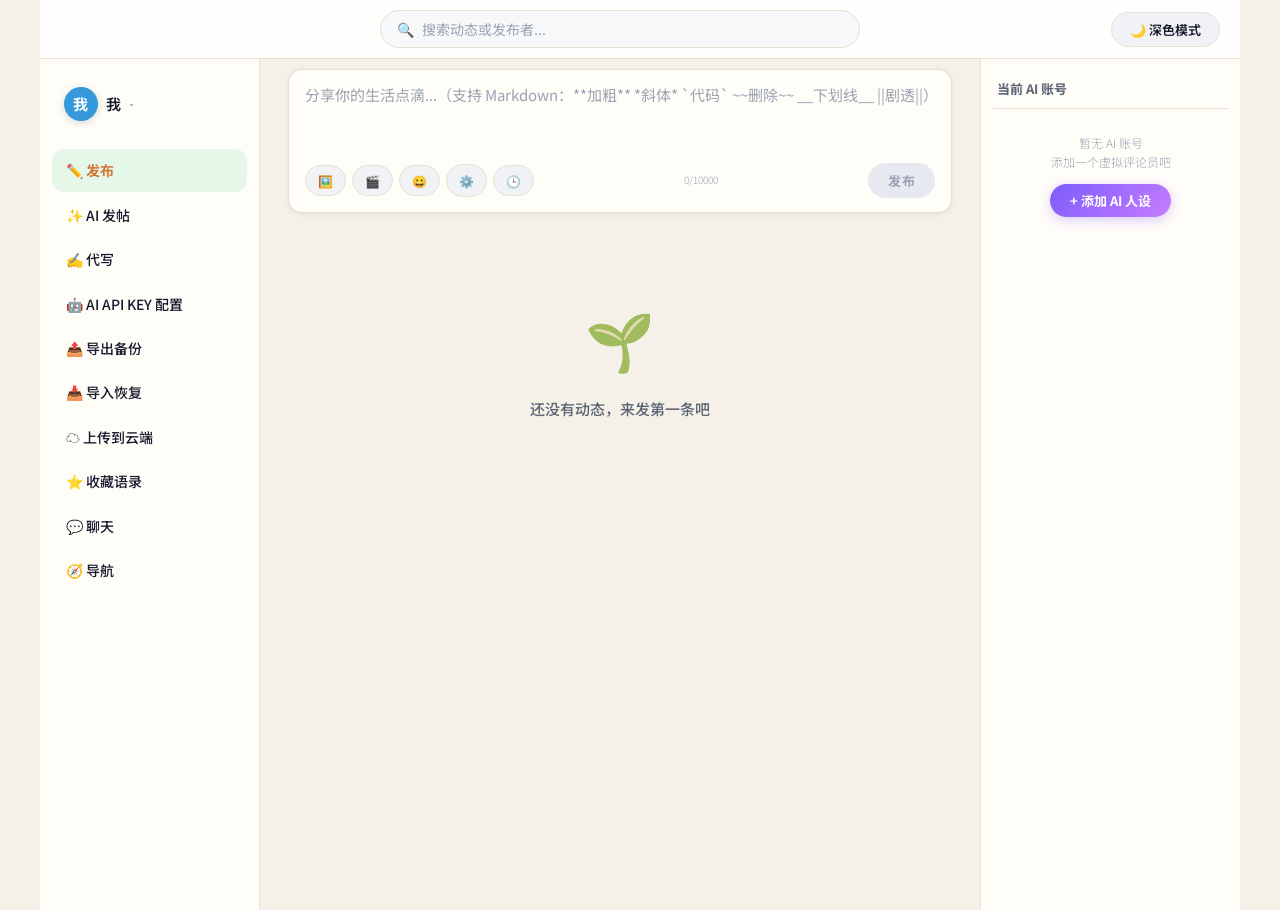
==== index.html @ 5d108d7f "修复markdown图片大小不合适；新增发布输入框粘贴图片；新增 AI 点赞、单条评论过长折叠" ====
<!DOCTYPE html>
<html lang="zh-CN">

<head>
  <meta charset="UTF-8">
  <meta name="viewport" content="width=device-width, initial-scale=1.0">
  <title>朋友圈 - Moments</title>
  <meta name="description" content="分享你的生活点滴">
  <link rel="preconnect" href="https://fonts.loli.net" crossorigin>
  <link href="https://fonts.loli.net/css2?family=Noto+Sans+SC:wght@300;400;500;700&family=Noto+Serif+SC:wght@600;700&display=swap" rel="stylesheet">
  <link rel="stylesheet" href="styles.css?v=2026052400">
  <link rel="stylesheet" href="https://cdn.jsdelivr.net/npm/katex@0.16.10/dist/katex.min.css">
  <script src="marked.umd.js?v=2026052400"></script>
  <script src="https://cdn.jsdelivr.net/npm/katex@0.16.10/dist/katex.min.js"></script>
  <script src="https://cdnjs.cloudflare.com/ajax/libs/jszip/3.10.1/jszip.min.js"></script>

  <script src="markdown.js?v=2026052400"></script>
  <script src="bilibili.js?v=2026052400"></script>
  <script type="module" src="cloudflare.js?v=2026052400"></script>
  <script src="db.js?v=2026052400"></script>
  <script src="utils.js?v=2026052400"></script>
  <script src="state.js?v=2026052400"></script>
  <script src="publish.js?v=2026052400"></script>
  <script src="render.js?v=2026052400"></script>
  <script src="ai.js?v=2026052400"></script>
  <script src="modal.js?v=2026052400"></script>
  <script src="event.js?v=2026052400"></script>

</head>

<body>
  <div class="image-preview-tooltip" id="imagePreviewTooltip" style="display:none;">
    <img src="" alt="预览" id="imagePreviewImg">
  </div>
  <div class="app-container">
    <div class="desktop-topbar" id="desktopTopbar">
      <div class="topbar-left">
        <span class="topbar-namespace" id="topbarNamespace"></span>
      </div>
      <div class="desktop-search">
        <span class="desktop-search-icon">🔍</span>
        <input type="text" id="desktopSearchInput" class="desktop-search-input" placeholder="搜索动态或发布者..." />
        <button class="desktop-search-clear" id="desktopSearchClear" style="display:none;">✕</button>
      </div>
      <div class="topbar-right">
        <button class="desktop-theme-btn" id="desktopThemeBtn">🌙 深色模式</button>
      </div>
    </div>
    <aside class="sidebar" id="sidebar">
      <div class="sidebar-user" id="sidebarUserArea">
      </div>
      <nav class="sidebar-nav">
        <div class="sidebar-nav-item active" data-action="publish">✏️ 发布</div>
        <div class="sidebar-nav-item" data-action="ai-post">✨ AI 发帖</div>
        <div class="sidebar-nav-item" data-action="ghost-writer">✍️ 代写</div>
        <div class="sidebar-nav-item" data-action="ai-settings">🤖 AI API KEY 配置</div>
        <div class="sidebar-nav-item" data-action="export">📤 导出备份</div>
        <div class="sidebar-nav-item" data-action="import">📥 导入恢复</div>
        <div class="sidebar-nav-item" data-action="upload-cloud">☁️ 上传到云端</div>
        <div class="sidebar-nav-item" data-action="saved-quotes">⭐ 收藏语录</div>
        <div class="sidebar-nav-item" data-action="chat">💬 聊天</div>
        <div class="sidebar-nav-item" data-action="navigate">🧭 导航</div>
      </nav>
    </aside>
    <main class="main-content">
      <div class="namespace-banner" id="namespaceBanner" style="display:none;"></div>
      <header class="header">
        <div class="header-left" id="headerUserArea" title="点击切换普通账号">
          <div id="headerAvatar"></div>
          <span class="header-nickname" id="headerNickname">用户</span>
          <span class="header-arrow">▾</span>
        </div>
        <div class="header-ai-area" id="headerAIArea" title="点击切换AI账号">
          <span class="header-ai-icon">🤖</span>
          <span class="header-ai-name" id="headerAIName">AI</span>
          <span class="header-arrow">▾</span>
        </div>
        <div class="header-actions">
          <button class="btn-icon" id="btnMoreMenu" title="更多">⋯</button>
          <div class="settings-dropdown" id="settingsDropdown" style="display:none;">
            <div class="settings-dropdown-item" data-action="toggle-theme" id="settingsThemeItem">🌙 切换深色模式
            </div>
            <div class="settings-dropdown-item" data-action="search">🔍 搜索</div>
            <div class="settings-dropdown-item" data-action="ai-settings">🤖 AI API KEY 配置</div>
            <div class="settings-dropdown-item" data-action="ai-post">✨ AI 发帖</div>
            <div class="settings-dropdown-item" data-action="ghost-writer">✍️ 代写</div>
            <div class="settings-dropdown-item" data-action="export">📤 导出备份</div>
            <div class="settings-dropdown-item" data-action="import">📥 导入恢复</div>
            <div class="settings-dropdown-item" data-action="upload-cloud">☁️ 上传到云端</div>
            <div class="settings-dropdown-item" data-action="saved-quotes">⭐ 收藏语录</div>
            <div class="settings-dropdown-item" data-action="chat">💬 聊天</div>
            <div class="settings-dropdown-item" data-action="navigate">🧭 导航</div>
            
          </div>
        </div>
        <div class="search-bar" id="searchBar" style="display:none;">
          <input type="text" id="searchInput" placeholder="搜索动态或发布者...">
          <button class="btn-icon" id="btnClearSearch" title="关闭搜索">✕</button>
        </div>
      </header>
      <div class="account-dropdown normal-dropdown" id="normalDropdown" style="display:none;"></div>
      <div class="account-dropdown ai-dropdown" id="aiDropdown" style="display:none;"></div>
      <!-- 移动端键盘触发（iOS 要求已存在于 DOM 中才能弹出键盘） -->
      <input id="keyboardTrigger" aria-hidden="true"
        style="position:fixed;opacity:0;pointer-events:none;height:1px;width:1px;font-size:16px;">
      <!-- AI 思考中提示条 -->
      <div class="ai-thinking-bar" id="aiThinkingBar">
        <div class="thinking-avatar" id="thinkingAvatar">🤖</div>
        <span id="thinkingText">AI 正在思考中<span class="thinking-dots"></span></span>
      </div>
      <div class="publish-area">
        <textarea class="publish-input" id="publishText"
          placeholder="分享你的生活点滴...（支持 Markdown：**加粗** *斜体* `代码` ~~删除~~ __下划线__ ||剧透||）" maxlength="10000"></textarea>
        <div class="publish-preview" id="publishPreview"></div>
        <div class="publish-toolbar">
          <button class="publish-tool-btn" id="btnAddImage"><span>🖼️</span> </button>
          <button class="publish-tool-btn" id="btnAddVideo"><span>🎬</span> </button>
          <button class="publish-tool-btn" id="btnAddEmoji"><span>😀</span> </button>
          <!-- 图片质量 -->
          <span class="quality-wrapper">
            <span class="publish-tool-btn" id="btnQuality" title="图片质量">⚙️</span>
            <div class="quality-selector" id="qualitySelector">
              <select id="imgQuality">
                <option value="1">原图</option>
                <option value="0.9" selected>高</option>
                <option value="0.7">中</option>
                <option value="0.5">低</option>
              </select>
            </div>
          </span>
          <button class="publish-tool-btn" id="btnSchedule" title="设定发布时间">🕒</button>
          <input type="datetime-local" id="scheduleTime"
            style="display:none; padding:4px 8px; border-radius:8px; border:1px solid var(--border); font-size:12px; background:var(--input-bg); color:var(--text);">
          <button class="publish-tool-btn" id="btnExpand" title="全屏编辑" style="display:none;">⛶</button>
          <span class="publish-char-count" id="charCount">0/10000</span>
          <button class="btn-cancel-edit" id="btnCancelEdit" style="display:none;">取消</button>
          <button class="btn-publish" id="btnPublish" disabled>发布</button>
        </div>
        <input type="file" class="file-input-hidden" id="imageInput" accept="image/*" multiple>
        <input type="file" class="file-input-hidden" id="videoInput" accept="video/*">
      </div>
      <div class="timeline" id="timeline"></div>
      <div class="loader-indicator" id="loaderIndicator">加载更多...</div>
      <button class="btn-back-to-top" id="btnBackToTop" title="回到顶部">⬆</button>
    </main>
    <aside class="right-sidebar" id="rightSidebar">
      <div class="right-sidebar-section">
        <div class="right-sidebar-title">
          <span>当前 AI 账号</span>
        </div>
        <div class="ai-account-list-wrapper">
          <div class="ai-account-list" id="sidebarAIList">
          </div>
        </div>
      </div>
      <div class="right-sidebar-section" id="quoteSection">
        <div class="quote-card" id="quoteCard">
          <div class="quote-header">
            <span class="quote-title">AI 语录</span>
            <div class="quote-actions">
              <button class="quote-btn" id="btnQuoteRefresh" title="换一条">🔄</button>
              <button class="quote-btn quote-fav-btn" id="btnQuoteFav" title="收藏">🤍</button>
            </div>
          </div>
          <div class="quote-body" id="quoteBody">
            <span class="quote-text" id="quoteText"></span>
            <span class="quote-author" id="quoteAuthor"></span>
          </div>
          <div class="quote-loading" id="quoteLoading" style="display:none;">
            <span class="quote-dot">●</span><span class="quote-dot">●</span><span class="quote-dot">●</span>
          </div>
        </div>
      </div>
    </aside>
  </div>

  <div class="modal-overlay" id="imageModal" style="display:none;">
    <div style="position:relative; width:100%; height:100%; display:flex; align-items:center; justify-content:center;">
      <button id="imageModalClose"
        style="position:absolute; top:20px; right:30px; font-size:30px; background:none; border:none; color:#fff; cursor:pointer;">✕</button>
      <button id="imageModalPrev"
        style="position:absolute; left:20px; font-size:30px; background:none; border:none; color:#fff; cursor:pointer;">◀</button>
      <img id="imageModalImg" src="" style="max-width:90%; max-height:85vh; object-fit:contain; border-radius:4px;">
      <button id="imageModalNext"
        style="position:absolute; right:20px; font-size:30px; background:none; border:none; color:#fff; cursor:pointer;">▶</button>
      <span id="imageModalCounter"
        style="position:absolute; bottom:30px; color:#fff; font-size:14px; background:rgba(0,0,0,0.5); padding:2px 12px; border-radius:10px;"></span>
    </div>
  </div>

</body>

</html>
---- styles.css ----
/* ========== 原有样式（略作调整） ========== */
:root {
    --bg: #f5f0e8;
    --card-bg: #fffdf8;
    --text: #1a1a2e;
    --text-secondary: #5a6474;
    --text-light: #9ba3b2;
    --accent: #d4773a;
    --accent-hover: #b8612c;
    --accent-light: rgba(212, 119, 58, 0.1);
    --accent-glow: rgba(212, 119, 58, 0.25);
    --ai-purple: #7c5cfc;
    --ai-purple-light: rgba(124, 92, 252, 0.1);
    --ai-gradient: linear-gradient(135deg, #7c5cfc, #c77dff);
    --danger: #e84057;
    --danger-light: rgba(232, 64, 87, 0.08);
    --border: #e8e0d0;
    --border-hover: #d0d5df;
    --shadow: 0 1px 4px rgba(0, 0, 0, 0.05), 0 2px 8px rgba(0, 0, 0, 0.04);
    --shadow-md: 0 4px 16px rgba(0, 0, 0, 0.08), 0 1px 4px rgba(0, 0, 0, 0.04);
    --shadow-lg: 0 8px 32px rgba(0, 0, 0, 0.12), 0 2px 8px rgba(0, 0, 0, 0.06);
    --shadow-xl: 0 16px 48px rgba(0, 0, 0, 0.16), 0 4px 12px rgba(0, 0, 0, 0.08);
    --radius: 14px;
    --radius-sm: 8px;
    --radius-xs: 5px;
    --transition: 0.18s cubic-bezier(0.4, 0, 0.2, 1);
    --transition-bounce: 0.25s cubic-bezier(0.34, 1.56, 0.64, 1);
    --max-width: 540px;
    --input-bg: #f7f8fa;
    --input-border: #e6e9ef;
    --input-focus: rgba(212, 119, 58, 0.2);
    --btn-bg: #f0f2f5;
    --btn-hover-bg: #e6e9ef;
    --comment-bg: #f8f9fb;
    --likes-bg: #f4f7fb;
    --overlay-bg: rgba(15, 15, 30, 0.6);
    --dropdown-bg: #fff;
    --menu-bg: #fff;
    --header-bg: rgba(255, 255, 255, 0.9);
    --search-bg: #fff;
    --glass: backdrop-filter: blur(12px) saturate(180%);
    --pinned-color: #f0a500;
    --font-body: 'Noto Sans SC', sans-serif;
    --font-title: 'Noto Serif SC', serif;
}

.delete-comment-btn {
    background: none;
    border: none;
    font-size: 12px;
    color: var(--text-light);
    cursor: pointer;
    padding: 1px 5px;
    margin-left: auto;
    border-radius: 4px;
    transition: all var(--transition);
}

.delete-comment-btn:hover {
    color: var(--danger);
    background: var(--danger-light);
}

.color-examples {
    display: flex;
    gap: 6px;
    margin-top: 6px;
    flex-wrap: wrap;
}

.color-sample {
    width: 26px;
    height: 26px;
    border-radius: 50%;
    cursor: pointer;
    border: 2.5px solid transparent;
    transition: all var(--transition-bounce);
    box-shadow: 0 2px 6px rgba(0,0,0,0.12);
}

.color-sample:hover {
    border-color: var(--text);
    transform: scale(1.2);
    box-shadow: 0 4px 12px rgba(0,0,0,0.2);
}

.dark-mode {
    --bg: #0f0f1a;
    --card-bg: #191927;
    --input-bg: #22223a;
    --input-border: #32324e;
    --text: #e4e6f0;
    --text-secondary: #9095aa;
    --text-light: #5a6074;
    --border: #2c2c46;
    --border-hover: #3a3a5a;
    --accent: #0abf6a;
    --accent-hover: #08a85c;
    --accent-glow: rgba(10, 191, 106, 0.3);
    --danger: #f04060;
    --danger-light: rgba(240, 64, 96, 0.12);
    --shadow: 0 1px 4px rgba(0, 0, 0, 0.4), 0 2px 8px rgba(0, 0, 0, 0.3);
    --shadow-md: 0 4px 16px rgba(0, 0, 0, 0.5), 0 1px 4px rgba(0, 0, 0, 0.3);
    --shadow-lg: 0 8px 32px rgba(0, 0, 0, 0.6), 0 2px 8px rgba(0, 0, 0, 0.4);
    --shadow-xl: 0 16px 48px rgba(0, 0, 0, 0.7), 0 4px 12px rgba(0, 0, 0, 0.5);
    --overlay-bg: rgba(0, 0, 0, 0.75);
    --dropdown-bg: #1e1e30;
    --menu-bg: #22223a;
    --comment-bg: #14141f;
    --likes-bg: #14141f;
    --header-bg: rgba(25, 25, 39, 0.92);
    --search-bg: #191927;
    --btn-bg: #22223a;
    --btn-hover-bg: #2c2c46;
    --ai-purple: #9b7cff;
    --ai-purple-light: rgba(155, 124, 255, 0.12);
    --ai-gradient: linear-gradient(135deg, #9b7cff, #d08fff);
    --pinned-color: #f5b800;
}

* {
    margin: 0;
    padding: 0;
    box-sizing: border-box;
}

body {
    font-family: var(--font-body);
    font-weight: 300;
    background: var(--bg);
    color: var(--text);
    line-height: 1.6;
    min-height: 100vh;
    display: flex;
    justify-content: center;
    -webkit-font-smoothing: antialiased;
    -moz-osx-font-smoothing: grayscale;
}

strong, b {
    font-weight: 800;
    color: var(--text);
}
.dark-mode strong,
.dark-mode b {
    color: #f0f0ff;
}

.app-container {
    width: 100%;
    max-width: var(--max-width);
    background: var(--bg);
    min-height: 100vh;
    display: flex;
    flex-direction: column;
    box-shadow: 0 0 0 1px rgba(0,0,0,0.04), 0 4px 48px rgba(0, 0, 0, 0.1);
    position: relative;
}

.namespace-banner {
    font-family: var(--font-title);
    font-weight: 600;
    background: linear-gradient(90deg, var(--accent), #e8995c);
    color: #fff;
    text-align: center;
    padding: 5px 12px;
    font-size: 12px;
    letter-spacing: 0.6px;
}

.header {
    background: var(--header-bg);
    backdrop-filter: blur(12px) saturate(160%);
    -webkit-backdrop-filter: blur(12px) saturate(160%);
    padding: 10px 14px;
    display: flex;
    align-items: center;
    justify-content: space-between;
    position: sticky;
    top: 0;
    z-index: 100;
    border-bottom: 1px solid var(--border);
    gap: 8px;
    min-height: 52px;
}

.header-left {
    display: flex;
    align-items: center;
    gap: 8px;
    cursor: pointer;
    padding: 4px 8px;
    border-radius: 20px;
    transition: background var(--transition);
    flex-shrink: 1;
    min-width: 0;
}

.header-left:hover {
    background: var(--btn-hover-bg);
}

.header-avatar {
    width: 34px;
    height: 34px;
    border-radius: 50%;
    object-fit: cover;
    flex-shrink: 0;
    border: 2px solid var(--border);
    background: #e0e0e0;
    transition: border-color var(--transition);
}

.header-avatar-placeholder {
    width: 34px;
    height: 34px;
    border-radius: 50%;
    flex-shrink: 0;
    display: flex;
    align-items: center;
    justify-content: center;
    font-weight: 700;
    font-size: 15px;
    color: #fff;
    letter-spacing: 1px;
    box-shadow: 0 2px 8px rgba(0,0,0,0.15);
}

.header-nickname {
    font-family: var(--font-body);
    font-weight: 600;
    font-size: 15px;
    color: var(--text);
    white-space: nowrap;
    overflow: hidden;
    text-overflow: ellipsis;
    max-width: 100px;
}

.header-arrow {
    font-size: 10px;
    color: var(--text-light);
    flex-shrink: 0;
}

.header-ai-area {
    display: flex;
    align-items: center;
    gap: 6px;
    cursor: pointer;
    padding: 5px 11px;
    border-radius: 20px;
    transition: all var(--transition);
    flex-shrink: 1;
    min-width: 0;
    border: 1.5px solid var(--ai-purple);
    background: var(--ai-purple-light);
    margin-left: auto;
}

.header-ai-area:hover {
    background: rgba(124, 92, 252, 0.18);
    border-color: var(--ai-purple);
    box-shadow: 0 0 0 3px rgba(124, 92, 252, 0.12);
    transform: translateY(-1px);
}

.header-ai-icon {
    font-size: 16px;
    flex-shrink: 0;
}

.header-ai-name {
    font-family: var(--font-body);
    font-weight: 600;
    font-size: 13px;
    color: var(--ai-purple);
    white-space: nowrap;
    overflow: hidden;
    text-overflow: ellipsis;
    max-width: 80px;
}

.header-actions {
    display: flex;
    gap: 4px;
    flex-shrink: 0;
}

.settings-dropdown {
    position: absolute;
    right: 10px;
    top: 50px;
    background: var(--dropdown-bg);
    border-radius: 14px;
    box-shadow: var(--shadow-xl);
    border: 1px solid var(--border);
    overflow: hidden;
    z-index: 200;
    min-width: 165px;
    white-space: nowrap;
    animation: slideDown 0.2s cubic-bezier(0.34, 1.2, 0.64, 1);
}

.settings-dropdown-item {
    padding: 11px 16px;
    font-size: 13px;
    color: var(--text);
    cursor: pointer;
    transition: all var(--transition);
    display: flex;
    align-items: center;
    gap: 9px;
}

.settings-dropdown-item:hover {
    background: var(--btn-hover-bg);
    transform: translateX(3px);
}

.settings-dropdown-item+.settings-dropdown-item {
    border-top: 1px solid var(--border);
}

.btn-icon {
    width: 34px;
    height: 34px;
    border-radius: 50%;
    border: none;
    background: var(--btn-bg);
    cursor: pointer;
    font-size: 15px;
    display: flex;
    align-items: center;
    justify-content: center;
    transition: all var(--transition);
    color: var(--text-secondary);
    position: relative;
}

.btn-icon:hover {
    background: var(--btn-hover-bg);
    color: var(--text);
    transform: translateY(-1px);
    box-shadow: var(--shadow);
}

.btn-icon:active {
    transform: scale(0.92);
    box-shadow: none;
}

.account-dropdown {
    position: fixed;
    /* top / left 由 JS 动态指定 */
    background: var(--dropdown-bg);
    border-radius: 16px;
    box-shadow: var(--shadow-xl);
    z-index: 200;
    overflow: hidden;
    animation: slideDown 0.2s cubic-bezier(0.34, 1.2, 0.64, 1);
    border: 1px solid var(--border);
    max-height: 60vh;
    overflow-y: auto;
}

.account-dropdown.normal-dropdown {
    min-width: 220px;
    max-width: 300px;
}

.account-dropdown.ai-dropdown {

    min-width: 220px;
    max-width: 300px;
    animation: slideDownCenter 0.2s ease;
}

@keyframes slideDown {
    from {
        opacity: 0;
        transform: translateY(-10px) scale(0.97);
    }

    to {
        opacity: 1;
        transform: translateY(0) scale(1);
    }
}

.account-dropdown-item {
    padding: 12px 14px;
    display: flex;
    align-items: center;
    gap: 10px;
    cursor: pointer;
    transition: all var(--transition);
    border-bottom: 1px solid var(--border);
    font-size: 14px;
    color: var(--text);
}

.account-dropdown-item:hover {
    background: var(--btn-hover-bg);
    transform: translateX(3px);
}

.account-dropdown-item.active {
    background: rgba(9, 192, 104, 0.07);
    color: #1a6b42;
}

.dark-mode .account-dropdown-item.active {
    background: rgba(10, 191, 106, 0.1);
    color: #4aeaa0;
}

.account-dropdown-item .check-mark {
    margin-left: auto;
    color: var(--accent);
    font-weight: bold;
    font-size: 15px;
}

.avatar-sm {
    width: 30px;
    height: 30px;
    border-radius: 50%;
    object-fit: cover;
    background: #e0e0e0;
}

.avatar-placeholder-sm {
    width: 30px;
    height: 30px;
    border-radius: 50%;
    display: flex;
    align-items: center;
    justify-content: center;
    font-weight: 700;
    font-size: 12px;
    color: #fff;
}

.account-dropdown-add {
    padding: 12px 14px;
    text-align: center;
    color: var(--accent);
    cursor: pointer;
    font-weight: 600;
    font-size: 14px;
}

.account-dropdown-add:hover {
    background: var(--btn-hover-bg);
}

.account-dropdown-edit {
    font-size: 10px;
    color: var(--text-light);
    margin-left: 2px;
    cursor: pointer;
    padding: 2px 6px;
    border-radius: 10px;
}

/* 让普通账号菜单中的编辑按钮统一贴近右边 */
.account-dropdown.normal-dropdown .account-dropdown-edit {
    margin-left: auto;
}

.account-dropdown.normal-dropdown .account-dropdown-item .check-mark {
    margin-left: 0;
    /* 取消自动居中，让编辑按钮真正靠右 */
}

.account-dropdown-edit:hover {
    background: var(--btn-hover-bg);
    color: var(--text-secondary);
}

.ai-label {
    font-size: 11px;
    color: var(--ai-purple);
    margin-left: 4px;
}

.search-bar {
    display: flex;
    align-items: center;
    gap: 6px;
    padding: 8px 14px;
    background: var(--search-bg);
    border-bottom: 1px solid var(--border);
}

.search-bar input {
    flex: 1;
    border: 1.5px solid var(--input-border);
    border-radius: 20px;
    padding: 7px 14px;
    font-size: 13px;
    outline: none;
    background: var(--input-bg);
    color: var(--text);
    transition: border-color var(--transition), box-shadow var(--transition);
}

/* 移动端：搜索激活时隐藏右侧按钮组和左侧用户区 */
@media (max-width: 500px) {

    .header.search-active .header-left,
    .header.search-active .header-ai-area,
    .header.search-active .header-actions {
        display: none;
    }

    .header.search-active .search-bar {
        flex: 1;
        margin-left: 8px;
    }
}

.search-bar input:focus {
    border-color: var(--accent);
    box-shadow: 0 0 0 3px var(--input-focus);
}

.publish-area {
    background: var(--card-bg);
    margin: 12px 12px;
    border-radius: var(--radius);
    padding: 14px 16px;
    box-shadow: var(--shadow);
    border: 1px solid var(--border);
    position: relative;
    transition: box-shadow var(--transition), border-color var(--transition);
}

.publish-area:focus-within {
    box-shadow: var(--shadow-md), 0 0 0 2px var(--input-focus);
    border-color: var(--accent);
}

.publish-input {
    width: 100%;
    border: none;
    resize: none;
    font-size: 15px;
    line-height: 1.5;
    outline: none;
    font-family: inherit;
    color: var(--text);
    background: transparent;
    min-height: 55px;
    max-height: 145px;
}

.publish-input::placeholder {
    color: var(--text-light);
}

/* 展开模式 — 仅增高，保留原位 */
.publish-area.expanded .publish-input {
    max-height: none;
    min-height: calc(100vh - 200px);
    overflow-y: auto;
}

.publish-preview {
    display: flex;
    flex-wrap: wrap;
    gap: 7px;
    margin-top: 8px;
}

.publish-preview-item {
    position: relative;
    max-width: 80px;
    /* 防止图片过宽 */
    max-height: 80px;
    /* 防止图片过高 */
    border-radius: var(--radius-sm);
    overflow: hidden;
    background: var(--input-bg);
    border: 1px solid var(--border);
    flex-shrink: 0;
}

.publish-preview-item img,
.publish-preview-item video {
    width: auto;
    height: auto;
    max-width: 80px;
    max-height: 80px;
    object-fit: contain;
    /* 完全显示图片，不裁剪 */
}

.publish-preview-item .remove-btn {
    position: absolute;
    top: -2px;
    right: -2px;
    width: 22px;
    height: 22px;
    border-radius: 50%;
    background: rgba(0, 0, 0, 0.7);
    color: #fff;
    border: none;
    cursor: pointer;
    font-size: 11px;
    display: flex;
    align-items: center;
    justify-content: center;
    z-index: 5;
}

.publish-preview-item .media-type-badge {
    position: absolute;
    bottom: 3px;
    left: 3px;
    background: rgba(0, 0, 0, 0.6);
    color: #fff;
    font-size: 9px;
    padding: 2px 5px;
    border-radius: 8px;
    z-index: 5;
    pointer-events: none;
}

.publish-toolbar {
    display: flex;
    align-items: center;
    gap: 6px;
    margin-top: 9px;
    flex-wrap: wrap;
    position: relative;
}

.publish-tool-btn {
    display: flex;
    align-items: center;
    gap: 3px;
    padding: 6px 12px;
    border-radius: 20px;
    border: 1.5px solid var(--border);
    background: var(--btn-bg);
    cursor: pointer;
    font-size: 12px;
    color: var(--text-secondary);
    transition: all var(--transition);
    font-family: inherit;
    white-space: nowrap;
}

#btnExpand {
    font-size: 14px;
    padding: 6px 9px;
    line-height: 1;
}

.publish-tool-btn:hover {
    border-color: var(--accent);
    background: rgba(9, 192, 104, 0.06);
    color: var(--accent);
    transform: translateY(-1px);
}

.publish-tool-btn:active {
    transform: scale(0.94);
}

.btn-publish {
    margin-left: auto;
    padding: 8px 20px;
    border-radius: 20px;
    border: none;
    background: linear-gradient(135deg, var(--accent), #e8a87c);
    color: #fff;
    font-weight: 700;
    cursor: pointer;
    font-size: 13px;
    transition: all var(--transition-bounce);
    font-family: inherit;
    white-space: nowrap;
    letter-spacing: 0.3px;
}

.btn-publish:hover {
    transform: translateY(-2px);
    box-shadow: 0 4px 16px var(--accent-glow);
}

.btn-publish:active {
    transform: scale(0.96) translateY(0);
}

.btn-publish:disabled {
    background: var(--btn-hover-bg);
    color: var(--text-light);
    cursor: not-allowed;
    box-shadow: none;
    transform: none;
}

.file-input-hidden {
    display: none;
}

.publish-char-count {
    font-size: 10px;
    color: var(--text-light);
    margin-left: auto;
    white-space: nowrap;
}

/* === 修复后的质量选择器 === */
#btnQuality {
    position: relative;
}

.quality-wrapper {
    position: relative;
    display: inline-block;
}

.quality-selector {
    display: none;
    position: absolute;
    top: calc(100% + 5px);
    right: 0;
    background: var(--card-bg);
    border-radius: 8px;
    box-shadow: var(--shadow-lg);
    padding: 10px;
    z-index: 300;
    border: 1px solid var(--border);
    white-space: nowrap;
    min-width: 100px;
}

.quality-selector select {
    padding: 4px 8px;
    border-radius: 6px;
    border: 1px solid var(--border);
    font-size: 12px;
    background: var(--input-bg);
    color: var(--text);
    width: 100%;
}

.timeline {
    flex: 1;
    padding: 0 0 80px 0;
}

.loader-indicator {
    text-align: center;
    padding: 16px;
    color: var(--text-light);
    font-size: 13px;
    display: none;
}

.timeline-empty {
    text-align: center;
    padding: 70px 20px 60px;
    color: var(--text-light);
    font-size: 14px;
}

.timeline-empty .empty-icon {
    font-size: 56px;
    display: block;
    margin-bottom: 14px;
    filter: saturate(0.7);
    animation: floatIcon 3s ease-in-out infinite;
}

.timeline-empty p {
    color: var(--text-secondary);
    font-size: 15px;
    font-weight: 500;
}

@keyframes floatIcon {
    0%, 100% { transform: translateY(0); }
    50% { transform: translateY(-8px); }
}

.post-card {
    background: var(--card-bg);
    margin: 10px 12px;
    border-radius: var(--radius);
    padding: 14px 15px;
    box-shadow: var(--shadow);
    border: 1px solid var(--border);
    animation: fadeInUp 0.32s cubic-bezier(0.22, 1, 0.36, 1);
    position: relative;
    transition: box-shadow var(--transition), border-color var(--transition);
}

.post-card:hover {
    box-shadow: var(--shadow-md);
    border-color: var(--border-hover);
}

.post-card.pinned-card {
    border-top: 2px solid var(--pinned-color);
}

.post-card.pinned-card::before {
    content: '';
    position: absolute;
    top: 0;
    left: 0;
    right: 0;
    height: 3px;
    background: linear-gradient(90deg, var(--pinned-color), #ffcf4a, var(--pinned-color));
    background-size: 200% 100%;
    animation: shimmerPin 3s linear infinite;
    border-radius: var(--radius) var(--radius) 0 0;
}

@keyframes shimmerPin {
    0% { background-position: 100% 0; }
    100% { background-position: -100% 0; }
}

.pin-badge {
    display: inline-flex;
    align-items: center;
    gap: 4px;
    font-size: 11px;
    font-weight: 700;
    color: var(--pinned-color);
    background: rgba(240, 165, 0, 0.1);
    border: 1px solid rgba(240, 165, 0, 0.25);
    padding: 2px 8px;
    border-radius: 10px;
    position: absolute;
    top: 12px;
    right: 12px;
}

@keyframes fadeInUp {
    from {
        opacity: 0;
        transform: translateY(16px);
    }

    to {
        opacity: 1;
        transform: translateY(0);
    }
}

.post-header {
    display: flex;
    gap: 9px;
    align-items: flex-start;
}

.post-avatar {
    width: 40px;
    height: 40px;
    border-radius: 50%;
    object-fit: cover;
    flex-shrink: 0;
    background: #e0e0e0;
    border: 2px solid var(--border);
    transition: border-color var(--transition);
}

.post-avatar-placeholder {
    width: 40px;
    height: 40px;
    border-radius: 50%;
    flex-shrink: 0;
    display: flex;
    align-items: center;
    justify-content: center;
    font-weight: 700;
    font-size: 16px;
    color: #fff;
    box-shadow: 0 2px 8px rgba(0,0,0,0.15);
}

.post-user-info {
    flex: 1;
    min-width: 0;
}

.post-nickname {
    font-family: var(--font-body);
    font-weight: 600;
    font-size: 15px;
    color: #3d6b96;
}

.dark-mode .post-nickname {
    color: #6ca0d0;
}

.post-time {
    font-size: 11px;
    color: var(--text-light);
    margin-top: 2px;
}

.post-menu-btn {
    width: 30px;
    height: 30px;
    border-radius: 50%;
    border: none;
    background: transparent;
    cursor: pointer;
    color: var(--text-light);
    flex-shrink: 0;
    transition: all var(--transition);
    display: flex;
    align-items: center;
    justify-content: center;
    padding: 0;
}

.post-menu-btn:hover {
    background: var(--btn-hover-bg);
    color: var(--text);
    transform: scale(1.1);
}

.post-menu-dropdown {
    position: absolute;
    right: 14px;
    top: 40px;
    background: var(--menu-bg);
    border-radius: 12px;
    box-shadow: var(--shadow-xl);
    z-index: 50;
    overflow: hidden;
    border: 1px solid var(--border);
    min-width: 120px;
    animation: slideDown 0.18s cubic-bezier(0.34, 1.2, 0.64, 1);
}

.post-menu-dropdown button {
    display: block;
    width: 100%;
    padding: 12px 16px;
    border: none;
    background: transparent;
    font-size: 14px;
    text-align: left;
    transition: all var(--transition);
    font-family: inherit;
    color: var(--text);
    cursor: pointer;
}

.post-menu-dropdown button:hover {
    background: var(--btn-hover-bg);
    transform: translateX(4px);
}

.post-menu-dropdown button.danger {
    color: var(--danger);
}

.post-text {
    margin-top: 8px;
    font-size: 14px;
    line-height: 1.6;
    word-break: break-word;
    color: var(--text);
}
.post-text p,
.comment-content p {
    margin: 0;
    white-space: normal;
}

.post-images-grid {
    display: grid;
    gap: 4px;
    margin-top: 8px;
    grid-template-columns: repeat(3, 1fr);
}

.post-images-grid.single-col {
    grid-template-columns: 1fr;
    max-width: 260px;
}

.post-images-grid.double-col {
    grid-template-columns: repeat(2, 1fr);
}

.post-image-wrapper {
    position: relative;
    width: 100%;
    border-radius: 4px;
    overflow: hidden;
    cursor: pointer;
    background: var(--input-bg);
}

.post-image-wrapper::before {
    content: "🖼️loading";
    position: absolute;
    top: 50%;
    left: 50%;
    transform: translate(-50%, -50%);
    font-size: 28px;
    color: #adb5bd;
    opacity: 0.7;
    z-index: 1;               /* 确保位于图片下层（图片会盖住它） */
}

.post-image-wrapper.loaded::before {
    content: none;
}

.post-image-wrapper img {
    position: relative;
    z-index: 2;
    background-color: transparent;
}

/* 多图（3格/2格）保持正方形裁剪，单图自适应比例 */
.post-images-grid:not(.single-col) .post-image-wrapper {
    aspect-ratio: 1;
}

.post-image-wrapper:hover {
    transform: scale(1.02);
    box-shadow: 0 6px 18px rgba(0, 0, 0, 0.18);
    z-index: 1;
}

/* 多图时图片填充裁剪 */
.post-images-grid:not(.single-col) .post-image-wrapper img {
    width: 100%;
    height: 100%;
    object-fit: cover;
    display: block;
}

/* 单图时自适应原始比例，最大高度限制 */
.post-images-grid.single-col .post-image-wrapper img {
    width: 100%;
    height: auto;
    max-height: 400px;
    object-fit: contain;
    display: block;
}

.image-overlay {
    position: absolute;
    inset: 0;
    background: rgba(0, 0, 0, 0.5);
    color: #fff;
    display: flex;
    align-items: center;
    justify-content: center;
    font-size: 20px;
    font-weight: bold;
    pointer-events: none;
}

.post-video-wrapper {
    margin-top: 8px;
    border-radius: 4px;
    overflow: hidden;
    background: #000;
}

.post-video-wrapper video {
    width: 100%;
    max-height: 340px;
    display: block;
}

/* SVG 图标通用尺寸 */
.icon-svg {
    display: inline-block;
    vertical-align: middle;
    width: 15px;
    height: 15px;
    flex-shrink: 0;
    transition: transform var(--transition);
}

.post-actions {
    display: flex;
    gap: 6px;
    margin-top: 10px;
    padding-top: 9px;
    border-top: 1px solid var(--border);
}

.action-btn {
    display: flex;
    align-items: center;
    gap: 5px;
    cursor: pointer;
    font-size: 12px;
    font-weight: 600;
    color: var(--text-secondary);
    background: var(--btn-bg);
    border: 1px solid transparent;
    font-family: inherit;
    padding: 6px 14px;
    border-radius: 20px;
    transition: all var(--transition);
    letter-spacing: 0.2px;
}

.action-btn:hover {
    background: var(--btn-hover-bg);
    border-color: var(--border);
    color: var(--text);
}

.action-btn:hover .icon-svg {
    transform: scale(1.2);
}

.action-btn:active {
    transform: scale(0.94);
}

.action-btn.liked {
    color: var(--danger);
    background: var(--danger-light);
    border-color: rgba(232,64,87,0.2);
}

.action-btn.liked:hover {
    background: var(--danger-light);
    color: var(--danger);
}

.action-btn.btn-comment:hover {
    color: #3d7fc1;
    background: rgba(61,127,193,0.08);
    border-color: rgba(61,127,193,0.2);
}

.post-likes-bar {
    margin-top: 8px;
    font-size: 12px;
    color: var(--text-secondary);
    background: var(--likes-bg);
    padding: 7px 12px;
    border-radius: var(--radius-sm);
    border: 1px solid var(--border);
    line-height: 1.6;
    display: flex;
    align-items: center;
    gap: 6px;
}

.post-likes-bar .likes-heart {
    color: var(--danger);
    font-size: 13px;
    flex-shrink: 0;
}

.post-likes-bar .likes-names {
    color: #4a7aaa;
    font-weight: 500;
}

.post-comments {
    margin-top: 8px;
    background: var(--comment-bg);
    border-radius: var(--radius-sm);
    padding: 8px 10px;
    border: 1px solid var(--border);
    display: flex;
    flex-direction: column;
    gap: 2px;
}

/* ========== 评论折叠功能 ========== */
.comments-collapsed {
    display: none;
}

.comments-collapsed.expanded {
    display: block;
    animation: commentSlideDown 0.3s ease;
}

@keyframes commentSlideDown {
    from {
        opacity: 0;
        max-height: 0;
        transform: translateY(-8px);
    }

    to {
        opacity: 1;
        max-height: 2000px;
        transform: translateY(0);
    }
}

.comments-toggle-btn {
    display: block;
    width: 100%;
    padding: 7px 0 4px;
    border: none;
    background: none;
    color: var(--accent);
    font-size: 12px;
    font-weight: 700;
    cursor: pointer;
    font-family: inherit;
    text-align: center;
    transition: all var(--transition);
    border-top: 1px dashed var(--border);
    margin-top: 4px;
    line-height: 1.4;
    letter-spacing: 0.3px;
}

.comments-toggle-btn:hover {
    background: rgba(9, 192, 104, 0.05);
    color: var(--accent-hover);
    border-radius: 0 0 var(--radius-sm) var(--radius-sm);
}

.comments-toggle-btn:active {
    transform: scale(0.98);
}

.comments-toggle-btn .toggle-arrow {
    display: inline-block;
    transition: transform 0.3s ease;
    margin-left: 2px;
    font-size: 10px;
    opacity: 0.8;
}

.comments-expand-btn .toggle-arrow {
    transform: rotate(0deg);
}

.comments-collapse-btn .toggle-arrow {
    transform: rotate(0deg);
}

.comments-toggle-btn .toggle-count {
    display: inline-flex;
    align-items: center;
    justify-content: center;
    background: var(--accent);
    color: #fff;
    font-size: 10px;
    font-weight: 700;
    padding: 1px 7px;
    border-radius: 10px;
    margin: 0 3px;
    vertical-align: middle;
}

/* 移动端适配 */
@media (max-width: 500px) {
    .comments-toggle-btn {
        padding: 8px 0;
        font-size: 13px;
    }
}

/* 桌面端悬停增强 */
@media (min-width: 501px) {
    .comments-toggle-btn:hover {
        border-radius: 4px;
    }
}

.comment-item {
    font-size: 13px;
    padding: 5px 0;
    word-break: break-word;
    display: flex;
    align-items: flex-start;
    gap: 8px;
}

/* 评论头像 */
.comment-avatar-sm {
    width: 26px;
    height: 26px;
    border-radius: 50%;
    flex-shrink: 0;
    display: flex;
    align-items: center;
    justify-content: center;
    font-weight: 700;
    color: #fff;
    margin-top: 1px;
    box-shadow: 0 1px 4px rgba(0,0,0,0.14);
}

.comment-content {
    flex: 1;
    min-width: 0;
}

.comment-header {
    display: flex;
    align-items: baseline;
    gap: 5px;
    flex-wrap: wrap;
    line-height: 1.5;
}

/* 真人评论 —— 更有存在感 */
.comment-item:not(.ai-comment) {
    background: var(--card-bg);
    border-radius: 10px;
    padding: 6px 8px;
    margin: 2px -8px;
    border-left: 2px solid var(--accent);
    box-shadow: var(--shadow);
}

/* AI 评论 —— 调淡，退到次要位置 */
.comment-item.ai-comment {
    background: transparent;
    border-radius: 10px;
    padding: 6px 8px;
    margin: 2px -8px;
    border-left: 2px solid rgba(124,92,252,0.2);
}

.comment-body {
    margin-top: 1px;
    line-height: 1.55;
    color: var(--text);
}

.comment-actions {
    display: flex;
    align-items: center;
    gap: 2px;
    flex-shrink: 0;
    opacity: 0;
    transition: opacity var(--transition);
}

.comment-item:hover .comment-actions {
    opacity: 1;
}

.comment-user {
    font-weight: 700;
    color: #3d6b96;
}

.dark-mode .comment-user {
    color: #6ca0d0;
}

.comment-time {
    font-size: 9px;
    color: var(--text-light);
    margin-left: 5px;
}

.reply-btn {
    font-size: 10px;
    color: var(--text-light);
    cursor: pointer;
    border: none;
    background: none;
    padding: 0 4px;
    transition: color var(--transition);
    border-radius: 4px;
}

.reply-btn:hover {
    color: var(--accent);
    background: rgba(9, 192, 104, 0.08);
}

.user-badge {
    display: inline-block;
    background: #8892a0;
    color: #fff;
    font-size: 10px;
    padding: 1px 7px;
    border-radius: 8px;
    margin-left: 4px;
    font-weight: 600;
    vertical-align: middle;
}

.ai-comment-text {
    color: var(--text);
}

.comment-input-row {
    display: flex;
    gap: 5px;
    margin-top: 7px;
    align-items: center;
    padding: 6px 0;
    border-top: 1px solid var(--border);
}

.comment-input-avatar {
    width: 28px;
    height: 28px;
    border-radius: 50%;
    object-fit: cover;
    flex-shrink: 0;
    background: #e0e0e0;
    border: 1px solid var(--border);
}

.comment-input-avatar-placeholder {
    width: 28px;
    height: 28px;
    border-radius: 50%;
    display: flex;
    align-items: center;
    justify-content: center;
    font-size: 12px;
    font-weight: 700;
    color: #fff;
    flex-shrink: 0;
}

.comment-input-row input,
.comment-input-row textarea {
    flex: 1;
    border: 1.5px solid var(--input-border);
    border-radius: 16px;
    padding: 7px 12px;
    font-size: 12px;
    outline: none;
    background: var(--input-bg);
    color: var(--text);
    min-width: 0;
    font-family: inherit;
    transition: border-color var(--transition), box-shadow var(--transition);
}

.comment-input-row input:focus,
.comment-input-row textarea:focus {
    border-color: var(--accent);
    box-shadow: 0 0 0 3px var(--input-focus);
}

.comment-input-row textarea {
    resize: none;
    overflow: hidden;
    min-height: 32px;
    max-height: 115px;
    line-height: 1.4;
}

.comment-submit-btn,
.ai-generate-btn {
    padding: 6px 13px;
    border-radius: 14px;
    border: none;
    font-size: 11px;
    font-weight: 700;
    cursor: pointer;
    white-space: nowrap;
    transition: all var(--transition-bounce);
}

.comment-submit-btn {
    background: linear-gradient(135deg, var(--accent), #e8a87c);
    color: #fff;
}

.comment-submit-btn:hover {
    transform: translateY(-1px);
    box-shadow: 0 3px 10px var(--accent-glow);
}

.ai-generate-btn {
    background: var(--btn-bg);
    color: var(--text-secondary);
    border: 1px solid var(--border);
}

.ai-generate-btn:hover {
    background: var(--ai-purple-light);
    color: var(--ai-purple);
    border-color: var(--ai-purple);
    transform: translateY(-1px);
    box-shadow: 0 3px 10px var(--ai-purple-light);
}

.ai-send-btn {
    background: var(--ai-gradient) !important;
    border: none !important;
    color: #fff !important;
}

.btn-back-to-top {
    position: fixed;
    bottom: 26px;
    right: 18px;
    width: 44px;
    height: 44px;
    border-radius: 50%;
    background: var(--card-bg);
    border: 1px solid var(--border);
    box-shadow: var(--shadow-md);
    font-size: 20px;
    cursor: pointer;
    z-index: 90;
    transition: all var(--transition-bounce);
    display: flex;
    align-items: center;
    justify-content: center;
    color: var(--text-secondary);
}

.btn-back-to-top:hover {
    background: var(--accent);
    color: #fff;
    border-color: var(--accent);
    transform: translateY(-3px);
    box-shadow: 0 6px 20px var(--accent-glow);
}

.modal-overlay {
    position: fixed;
    top: 0;
    left: 0;
    width: 100%;
    height: 100%;
    background: var(--overlay-bg);
    backdrop-filter: blur(6px);
    -webkit-backdrop-filter: blur(6px);
    z-index: 9999;
    display: flex;
    align-items: center;
    justify-content: center;
    padding: 20px;
    overscroll-behavior: contain;
    animation: overlayIn 0.2s ease;
}

@keyframes overlayIn {
    from { opacity: 0; }
    to { opacity: 1; }
}

.modal-dialog {
    background: var(--card-bg);
    border-radius: 20px;
    padding: 20px 22px;
    max-width: 420px;
    width: 100%;
    box-shadow: var(--shadow-xl);
    max-height: 85vh;
    overflow-y: auto;
    color: var(--text);
    border: 1px solid var(--border);
    scrollbar-width: thin;
    scrollbar-color: var(--border) transparent;
    animation: modalIn 0.25s cubic-bezier(0.34, 1.2, 0.64, 1);
}

@keyframes modalIn {
    from {
        opacity: 0;
        transform: scale(0.94) translateY(12px);
    }
    to {
        opacity: 1;
        transform: scale(1) translateY(0);
    }
}

@media (min-width: 1100px) {
    .modal-dialog {
        max-width: 520px;
    }
    .modal-dialog.ai-comment-modal {
        max-width: 480px;
    }
}

.modal-dialog::-webkit-scrollbar {
    width: 4px;
}
.modal-dialog::-webkit-scrollbar-track {
    background: transparent;
    border-radius: 14px;
}
.modal-dialog::-webkit-scrollbar-thumb {
    background: var(--border);
    border-radius: 4px;
}

.modal-dialog h3 {
    font-family: var(--font-title);
    font-size: 17px;
    font-weight: 600;
    margin-bottom: 14px;
    text-align: center;
}

.modal-dialog label {
    font-size: 12px;
    font-weight: 600;
    color: var(--text-secondary);
    margin: 10px 0 4px;
    display: block;
    letter-spacing: 0.3px;
}

.modal-dialog input,
.modal-dialog textarea {
    width: 100%;
    padding: 10px 12px;
    border: 1.5px solid var(--input-border);
    border-radius: 10px;
    font-size: 14px;
    font-family: inherit;
    outline: none;
    resize: none;
    background: var(--input-bg);
    color: var(--text);
    transition: border-color var(--transition), box-shadow var(--transition);
}

.modal-dialog input:focus,
.modal-dialog textarea:focus {
    border-color: var(--accent);
    box-shadow: 0 0 0 3px var(--input-focus);
}

.modal-dialog .btn-row {
    display: flex;
    gap: 8px;
    margin-top: 18px;
    justify-content: flex-end;
    flex-wrap: wrap;
}

.modal-dialog .btn {
    padding: 9px 20px;
    border-radius: 20px;
    border: none;
    cursor: pointer;
    font-weight: 700;
    font-size: 13px;
    transition: all var(--transition-bounce);
}

.modal-dialog .btn-cancel {
    background: var(--btn-bg);
    color: var(--text-secondary);
}

.modal-dialog .btn-cancel:hover {
    background: var(--btn-hover-bg);
}

.modal-dialog .btn-save {
    background: linear-gradient(135deg, var(--accent), #e8a87c);
    color: #fff;
}

.modal-dialog .btn-save:hover {
    transform: translateY(-1px);
    box-shadow: 0 4px 14px var(--accent-glow);
}

.modal-dialog .btn-danger {
    background: var(--card-bg);
    color: var(--danger);
}

.modal-dialog .ai-situation-preset {
    padding: 4px 12px;
    font-size: 12px;
    border-radius: 20px;
    border: 1px solid var(--border);
    background: var(--input-bg);
    color: var(--text-secondary);
    cursor: pointer;
    font-weight: 600;
    transition: all var(--transition-bounce);
    line-height: 1.6;
}
.modal-dialog .ai-situation-preset:hover {
    border-color: var(--accent);
    color: var(--accent);
}
.modal-dialog .ai-situation-preset.active {
    background: linear-gradient(135deg, var(--accent), #e8a87c);
    border-color: transparent;
    color: #fff;
}
    border: 1.5px solid var(--danger);
}

.modal-dialog .btn-danger:hover {
    background: var(--danger-light);
}

.hint-text {
    font-size: 10px;
    color: var(--text-light);
    margin-top: 3px;
}

/* 内置头像选择器 */
.builtin-avatar-list {
    display: flex;
    gap: 8px;
    margin-top: 8px;
    flex-wrap: wrap;
}

.builtin-av {
    width: 44px;
    height: 44px;
    border-radius: 50%;
    cursor: pointer;
    border: 2px solid transparent;
    display: flex;
    align-items: center;
    justify-content: center;
    background: var(--input-bg);
    transition: all 0.2s;
    overflow: hidden;
}

.builtin-av:hover {
    border-color: var(--accent);
    transform: scale(1.1);
}

.builtin-av img {
    width: 100%;
    height: 100%;
    object-fit: cover;
}

.toast {
    position: fixed;
    top: 18px;
    left: 50%;
    transform: translateX(-50%);
    background: rgba(20, 22, 40, 0.88);
    backdrop-filter: blur(14px) saturate(180%);
    -webkit-backdrop-filter: blur(14px) saturate(180%);
    color: #fff;
    padding: 10px 22px;
    border-radius: 22px;
    font-size: 13px;
    font-weight: 500;
    z-index: 10000;
    pointer-events: none;
    border: 1px solid rgba(255,255,255,0.12);
    box-shadow: 0 4px 20px rgba(0,0,0,0.25);
    animation: toastIn 0.3s cubic-bezier(0.34, 1.3, 0.64, 1), toastOut 0.3s ease 1.8s forwards;
}

@keyframes toastIn {
    from {
        opacity: 0;
        transform: translateX(-50%) translateY(-28px);
    }

    to {
        opacity: 1;
        transform: translateX(-50%) translateY(0);
    }
}

@keyframes toastOut {
    from {
        opacity: 1;
    }

    to {
        opacity: 0;
        transform: translateX(-50%) translateY(-18px);
    }
}

/* Markdown 样式 */
.post-text img,
.comment-content img {
    max-width: 100%;
    height: auto;
    border-radius: 8px;
    display: inline-block;
}
.post-text a,
.comment-content a {
    color: var(--accent);
    text-decoration: underline;
}

.post-text code,
.comment-content code {
    background: #f0f0f0;
    padding: 2px 5px;
    border-radius: 4px;
    font-size: 0.9em;
    font-family: monospace;
}
.dark-mode .post-text code,
.dark-mode .comment-content code {
    background: #1e1e36;
}

.post-text del,
.comment-content del {
    opacity: 0.6;
}

/* 代码块 */
.code-block-wrapper {
    position: relative;
    margin: 8px 0;
}

.post-text pre,
.comment-content pre {
    background: #f0f0f0;
    border: 1px solid var(--border);
    border-radius: 8px;
    padding: 14px 16px;
    overflow-x: auto;
    position: relative;
    font-size: 0.9em;
    line-height: 1.6;
    margin: 0;
}
.dark-mode .post-text pre,
.dark-mode .comment-content pre {
    background: #1e1e36;
}
.post-text pre code,
.comment-content pre code {
    background: transparent;
    padding: 0;
    border-radius: 0;
    font-size: inherit;
}

/* 复制按钮 */
.code-copy-btn {
    position: absolute;
    top: 6px;
    right: 6px;
    background: rgba(255,255,255,0.1);
    border: 1px solid var(--border);
    border-radius: 6px;
    padding: 4px 8px;
    font-size: 12px;
    cursor: pointer;
    color: var(--text-secondary);
    opacity: 0;
    transition: opacity 0.2s;
    z-index: 2;
    line-height: 1;
    user-select: none;
    -webkit-user-select: none;
    -moz-user-select: none;
    -ms-user-select: none;
}
.code-block-wrapper:hover .code-copy-btn,
.code-copy-btn:focus {
    opacity: 1;
}
.code-copy-btn:hover {
    background: rgba(255,255,255,0.2);
    color: var(--text);
}
.code-copy-btn:active {
    transform: scale(0.95);
}

blockquote,
.blockquote {
    margin: 8px 0;               /* 上下外边距 8px，左右无外边距 */
    padding: 4px 14px;          /* 内边距：上下10px，左右14px */
    border-left: 4px solid var(--accent); /* 左侧彩色边框（主题色） */
    background: var(--input-bg); /* 背景色（输入框背景色） */
    border-radius: 0 var(--radius-sm) var(--radius-sm) 0; /* 圆角：仅右侧上下 */
    color: var(--text-secondary);/* 文字颜色（次要文本色） */
    font-size: 0.95em;           /* 字体比正文稍小 */
    line-height: 1.7;            /* 行高，提升阅读舒适度 */
}

.md-list,
.post-text ul,
.post-text ol,
.comment-content ul,
.comment-content ol {
    margin: 6px 0;
    padding-left: 22px;
    font-size: 0.95em;
    line-height: 1.8;
    color: var(--text);
}

.md-list li,
.post-text li,
.comment-content li {
    padding: 1px 0;
}

.md-list li::marker,
.post-text li::marker,
.comment-content li::marker {
    color: var(--accent);
}

.md-list-ordered li::marker,
.post-text ol li::marker,
.comment-content ol li::marker {
    font-weight: 600;
    color: var(--text-secondary);
}

/* 二级列表（嵌套）增加缩进 */
.post-text ul ul,
.post-text ol ol,
.post-text ul ol,
.post-text ol ul,
.comment-content ul ul,
.comment-content ol ol,
.comment-content ul ol,
.comment-content ol ul {
    padding-left: 28px;
    margin-top: 2px;
    margin-bottom: 2px;
}

/* 任务清单 checkbox */
.post-text input[type="checkbox"],
.comment-content input[type="checkbox"] {
    margin: 0 4px 0 0;
    vertical-align: middle;
    width: 14px;
    height: 14px;
    accent-color: var(--accent);
}

/* 任务清单项 - 隐藏列表标记 */
.post-text li:has(> input[type="checkbox"]),
.comment-content li:has(> input[type="checkbox"]) {
    list-style: none;
    margin-left: 0;
    padding-left: 0;
}

/* 分割线 */
.post-text hr,
.comment-content hr {
    margin: 12px 0;
    border: none;
    border-top: 1px solid var(--border);
}

/* Markdown 表格 */
.post-text table,
.comment-content table {
    border-collapse: collapse;
    width: 100%;
    margin: 8px 0;
    font-size: 0.95em;
}
.post-text th,
.post-text td,
.comment-content th,
.comment-content td {
    border: 1px solid var(--border);
    padding: 6px 12px;
    text-align: left;
}
.post-text th,
.comment-content th {
    background: var(--input-bg);
    font-weight: 600;
}
.post-text tr:nth-child(even) td,
.comment-content tr:nth-child(even) td {
    background: rgba(255, 255, 255, 0.02);
}

.spoiler {
    background: #333;
    color: transparent;
    border-radius: 4px;
    padding: 0 2px;
    cursor: pointer;
    transition: all 0.2s;
    user-select: none;
}

.spoiler a {
    color: transparent !important;
    /* 链接文字透明 */
    text-decoration: none;
    /* 移除下划线 */
}

.spoiler img {
    filter: brightness(0);
    transition: filter 0.2s;
}
.spoiler:hover,
.spoiler:focus,
.spoiler:active {
    background: var(--input-bg);
    color: inherit;
    user-select: text;
}
.spoiler:hover a {
    color: var(--accent) !important;
    text-decoration: underline;
}
.spoiler:hover img {
    filter: brightness(1);
}

.spoiler:hover,
.spoiler:focus,
.spoiler:active {
    background: var(--input-bg);
    color: inherit;
    user-select: text;
}

/* 备份二级菜单 */

/* ========== 随机AI模式样式 ========== */
.random-ai-toggle-row {
    display: flex;
    align-items: center;
    justify-content: space-between;
    padding: 8px 14px;
    border-bottom: 1px solid var(--border);
    background: linear-gradient(135deg, rgba(108, 92, 231, 0.06), rgba(253, 121, 168, 0.06));
    background-color: var(--card-bg);
    position: sticky;
    top: 0;
    z-index: 2;
    border-radius: 8px 8px 0 0;
}

.random-ai-toggle-row .toggle-label {
    display: flex;
    align-items: center;
    gap: 6px;
    font-size: 12px;
    font-weight: 600;
    color: var(--ai-purple);
}

.random-ai-toggle-row .toggle-label .dice-icon {
    font-size: 15px;
    animation: none;
}

.random-ai-toggle-row.active .toggle-label .dice-icon {
    animation: dice-spin 1.5s ease-in-out infinite;
}

@keyframes dice-spin {

    0%,
    100% {
        transform: rotate(0deg);
    }

    25% {
        transform: rotate(15deg);
    }

    75% {
        transform: rotate(-15deg);
    }
}

.toggle-switch {
    position: relative;
    width: 40px;
    height: 22px;
    background: #ccc;
    border-radius: 11px;
    cursor: pointer;
    transition: background 0.3s;
    flex-shrink: 0;
}

.toggle-switch.active {
    background: var(--ai-purple);
}

.toggle-switch::after {
    content: '';
    position: absolute;
    top: 2px;
    left: 2px;
    width: 18px;
    height: 18px;
    background: #fff;
    border-radius: 50%;
    transition: transform 0.3s;
    box-shadow: 0 1px 3px rgba(0, 0, 0, 0.2);
}

.toggle-switch.active::after {
    transform: translateX(18px);
}

/* ========== AI设置弹窗开关行 ========== */
.settings-toggle-row {
    display: flex;
    align-items: center;
    justify-content: space-between;
    cursor: pointer;
    margin-top: 8px;
    font-size: 14px;
    color: var(--text);
    user-select: none;
}
.settings-toggle-row .toggle-switch.active {
    background: var(--accent);
}

/* 活跃度标签 */
.ai-activity-badge {
    display: inline-flex;
    align-items: center;
    gap: 2px;
    font-size: 10px;
    color: var(--text-light);
    background: var(--input-bg);
    padding: 1px 6px;
    border-radius: 8px;
    margin-left: 4px;
    white-space: nowrap;
}

.ai-activity-badge.zero {
    color: var(--danger);
    background: rgba(231, 76, 60, 0.08);
}

/* 活跃度滑块 */
.activity-slider-row {
    display: flex;
    align-items: center;
    gap: 10px;
    margin-top: 4px;
}

.activity-slider-row input[type="range"] {
    flex: 1;
    height: 4px;
    -webkit-appearance: none;
    appearance: none;
    background: var(--border);
    border-radius: 2px;
    outline: none;
}

.activity-slider-row input[type="range"]::-webkit-slider-thumb {
    -webkit-appearance: none;
    width: 16px;
    height: 16px;
    border-radius: 50%;
    background: var(--ai-purple);
    cursor: pointer;
    box-shadow: 0 1px 4px rgba(108, 92, 231, 0.3);
}

.activity-slider-row .activity-value {
    font-size: 13px;
    font-weight: 700;
    color: var(--ai-purple);
    min-width: 28px;
    text-align: center;
}

.activity-hint {
    font-size: 11px;
    color: var(--text-light);
    margin-top: 2px;
}

/* AI 思考中提示条 */
.ai-thinking-bar {
    display: none;
    align-items: center;
    gap: 8px;
    padding: 9px 14px;
    background: linear-gradient(90deg, rgba(124, 92, 252, 0.08), rgba(192, 120, 255, 0.08), rgba(124, 92, 252, 0.08));
    background-size: 200% 100%;
    animation: thinking-shimmer 2s linear infinite;
    border-radius: 10px;
    margin: 0 12px;
    font-size: 12px;
    color: var(--ai-purple);
    font-weight: 600;
    border: 1px solid rgba(124, 92, 252, 0.15);
}

.ai-thinking-bar.visible {
    display: flex;
}

.ai-thinking-bar .thinking-dots::after {
    content: '';
    animation: thinking-dots-anim 1.4s steps(4, end) infinite;
}

@keyframes thinking-dots-anim {
    0% {
        content: '';
    }

    25% {
        content: '.';
    }

    50% {
        content: '..';
    }

    75% {
        content: '...';
    }
}

@keyframes thinking-shimmer {
    0% {
        background-position: 200% 0;
    }

    100% {
        background-position: -200% 0;
    }
}

.ai-thinking-bar .thinking-avatar {
    width: 22px;
    height: 22px;
    border-radius: 50%;
    display: flex;
    align-items: center;
    justify-content: center;
    font-size: 12px;
    flex-shrink: 0;
    animation: thinking-pulse 1s ease-in-out infinite;
}

@keyframes thinking-pulse {

    0%,
    100% {
        transform: scale(1);
        opacity: 1;
    }

    50% {
        transform: scale(1.1);
        opacity: 0.7;
    }
}

/* 随机模式头部标识 */
.header-ai-area.random-mode {
    border-color: #e17055;
    background: rgba(225, 112, 85, 0.1);
    box-shadow: 0 0 0 0 rgba(225, 112, 85, 0.2);
}

.header-ai-area.random-mode:hover {
    box-shadow: 0 0 0 3px rgba(225, 112, 85, 0.18);
    background: rgba(225, 112, 85, 0.15);
}

.header-ai-area.random-mode .header-ai-icon {
    animation: dice-spin 2s ease-in-out infinite;
}

.header-ai-area.random-mode .header-ai-name {
    color: #e17055;
}

.toast-bottom {
    top: auto;
    bottom: 80px;
    animation: toastInBottom 0.3s ease, toastOutBottom 0.3s ease 1.8s forwards;
}

@keyframes toastInBottom {
    from {
        opacity: 0;
        transform: translateX(-50%) translateY(28px);
    }

    to {
        opacity: 1;
        transform: translateX(-50%) translateY(0);
    }
}

@keyframes toastOutBottom {
    from {
        opacity: 1;
    }

    to {
        opacity: 0;
        transform: translateX(-50%) translateY(18px);
    }
}

.btn-cancel-edit {
    padding: 7px 18px;
    border-radius: 18px;
    border: 1px solid var(--border);
    background: var(--btn-bg);
    color: var(--text-light);
    font-weight: 500;
    cursor: pointer;
    font-size: 13px;
    transition: all var(--transition);
    font-family: inherit;
    white-space: nowrap;
    margin-right: 6px;
}

.btn-cancel-edit:hover {
    background: var(--input-bg);
    color: var(--text);
}

.modal-dialog-sm {
    max-width: 360px;
    padding: 16px 18px;
}

/* 用户选择器 */
.user-picker-list {
    max-height: 50vh;
    overflow-y: auto;
    margin-top: 4px;
}

.user-picker-item {
    display: flex;
    align-items: center;
    gap: 10px;
    padding: 10px 12px;
    border-radius: 8px;
    cursor: pointer;
    transition: background 0.2s;
    font-size: 14px;
    color: var(--text);
}

.user-picker-item:hover {
    background: var(--btn-hover-bg);
}

/* 图片链接悬停预览 */
.image-preview-tooltip {
    position: fixed;
    z-index: 1000;
    background: var(--card-bg);
    border: 1px solid var(--border);
    border-radius: 8px;
    box-shadow: var(--shadow-lg);
    padding: 6px;
    pointer-events: none;
    max-width: 280px;
    max-height: 280px;
}
.image-preview-tooltip img {
    max-width: 100%;
    max-height: 260px;
    border-radius: 4px;
    display: block;
}

/* AI 评论弹窗 */
.ai-comment-modal-header {
    display: flex;
    align-items: center;
    gap: 10px;
    margin-bottom: 14px;
}

.ai-comment-modal-name {
    font-weight: 700;
    font-size: 15px;
    color: var(--text);
}

.ai-comment-modal-badge {
    font-size: 10px;
    color: var(--ai-purple);
    background: var(--ai-purple-light);
    padding: 3px 9px;
    border-radius: 10px;
    font-weight: 700;
    border: 1px solid rgba(124, 92, 252, 0.25);
    letter-spacing: 0.4px;
}

.ai-comment-modal-textarea {
    width: 100%;
    min-height: 100px;
    padding: 11px 13px;
    border-radius: 12px;
    border: 1.5px solid var(--border);
    background: var(--input-bg);
    color: var(--text);
    font-size: 14px;
    line-height: 1.6;
    font-family: inherit;
    outline: none;
    resize: vertical;
    transition: border-color var(--transition), box-shadow var(--transition);
}

.ai-comment-modal-textarea:focus {
    border-color: var(--ai-purple);
    box-shadow: 0 0 0 3px rgba(124, 92, 252, 0.12);
}

.ai-comment-modal-actions {
    display: flex;
    align-items: center;
    justify-content: space-between;
    margin-top: 14px;
    gap: 8px;
}

.ai-comment-modal-right {
    display: flex;
    gap: 8px;
    margin-left: auto;
}

.ai-comment-modal-send {
    background: var(--ai-gradient) !important;
    border: none !important;
    color: #fff !important;
}

/* ===== 桌面三栏布局 + 顶部工具栏 ===== */
@media (min-width: 769px) {
  body {
    justify-content: center;
  }

  .app-container {
    flex-direction: row;
    flex-wrap: wrap;
    max-width: 1200px;
    width: 100%;
    margin: 0 auto;
    box-shadow: none;
  }

  .header {
    display: none !important;
  }

  /* —— 顶部工具栏 —— */
  .desktop-topbar {
    width: 100%;
    display: flex;
    align-items: center;
    padding: 10px 20px;
    border-bottom: 1px solid var(--border);
    background: var(--header-bg);
    backdrop-filter: blur(12px) saturate(160%);
    -webkit-backdrop-filter: blur(12px) saturate(160%);
    position: sticky;
    top: 0;
    z-index: 150;
    gap: 12px;
    flex-shrink: 0;
  }

  .topbar-left {
    width: 220px;
    min-width: 220px;
    flex-shrink: 0;
    display: flex;
    align-items: center;
  }

  .topbar-right {
    width: 260px;
    min-width: 260px;
    flex-shrink: 0;
    display: flex;
    align-items: center;
    justify-content: flex-end;
  }

  .topbar-namespace {
    font-size: 15px;
    font-weight: 700;
    color: var(--text);
    white-space: nowrap;
    overflow: hidden;
    text-overflow: ellipsis;
  }

  .desktop-search {
    flex: 1;
    display: flex;
    align-items: center;
    gap: 8px;
    background: var(--input-bg);
    border: 1.5px solid var(--border);
    border-radius: 22px;
    padding: 7px 16px;
    max-width: 480px;
    margin: 0 auto;
    transition: border-color var(--transition), box-shadow var(--transition);
  }

  .desktop-search:focus-within {
    border-color: var(--accent);
    box-shadow: 0 0 0 3px var(--input-focus);
  }

  .desktop-search-icon {
    font-size: 14px;
    color: var(--text-light);
    flex-shrink: 0;
  }

  .desktop-search-input {
    flex: 1;
    border: none;
    background: transparent;
    outline: none;
    font-size: 14px;
    color: var(--text);
    font-family: inherit;
  }

  .desktop-search-input::placeholder {
    color: var(--text-light);
  }

  .desktop-search-clear {
    border: none;
    background: none;
    cursor: pointer;
    color: var(--text-light);
    font-size: 13px;
    padding: 0 2px;
    transition: color var(--transition);
  }
  .desktop-search-clear:hover {
    color: var(--text);
  }

  .desktop-theme-btn {
    padding: 7px 18px;
    border-radius: 20px;
    border: 1.5px solid var(--border);
    background: var(--btn-bg);
    color: var(--text);
    font-size: 13px;
    font-weight: 600;
    cursor: pointer;
    white-space: nowrap;
    transition: all var(--transition);
    font-family: inherit;
  }
  .desktop-theme-btn:hover {
    background: var(--btn-hover-bg);
    border-color: var(--border-hover);
    transform: translateY(-1px);
    box-shadow: var(--shadow);
  }

  /* —— 三列（工具栏下方） —— */
  .sidebar,
  .main-content {
    height: calc(100vh - 49px);
    overflow-y: auto;
    position: sticky;
    top: 49px;
  }
  .right-sidebar {
    height: calc(100vh - 49px);
    position: sticky;
    top: 49px;
  }

  /* —— 左侧边栏 —— */
  .sidebar {
    width: 220px;
    min-width: 220px;
    display: flex;
    flex-direction: column;
    gap: 4px;
    padding: 20px 12px;
    border-right: 1px solid var(--border);
    background: var(--card-bg);
    flex-shrink: 0;
  }

  .sidebar-logo {
    font-size: 20px;
    font-weight: 800;
    padding: 4px 12px 16px;
    color: var(--accent);
    letter-spacing: 0.3px;
    background: linear-gradient(135deg, var(--accent), #e8a87c);
    -webkit-background-clip: text;
    -webkit-text-fill-color: transparent;
    background-clip: text;
  }

  .sidebar-user {
    display: flex;
    align-items: center;
    gap: 8px;
    padding: 8px 12px;
    border-radius: 12px;
    cursor: pointer;
    margin-bottom: 16px;
    transition: all var(--transition);
  }
  .sidebar-user:hover {
    background: var(--btn-hover-bg);
    transform: translateX(2px);
  }

  .sidebar-nav {
    display: flex;
    flex-direction: column;
    gap: 2px;
    flex: 1;
  }

  .sidebar-nav-item {
    padding: 10px 14px;
    border-radius: 12px;
    cursor: pointer;
    font-size: 14px;
    color: var(--text);
    transition: all var(--transition);
    display: flex;
    align-items: center;
    gap: 8px;
    font-weight: 500;
  }
  .sidebar-nav-item:hover {
    background: var(--btn-hover-bg);
    transform: translateX(3px);
  }
  .sidebar-nav-item.active {
    background: rgba(9, 192, 104, 0.1);
    color: var(--accent);
    font-weight: 700;
  }

  /* —— 隐藏原侧边栏底部 AI 区 —— */
  #sidebarAIArea {
    display: none !important;
  }

  /* —— 主内容区 —— */
  .main-content {
    flex: 1;
    min-width: 0;
    display: flex;
    flex-direction: column;
    padding: 0 16px;
  }

  .publish-area,
  .timeline {
    max-width: none;
  }
  .publish-area {
    margin: 10px 12px;
  }

  /* —— 右侧栏 —— */
  .right-sidebar {
    width: 260px;
    min-width: 260px;
    flex-shrink: 0;
    border-left: 1px solid var(--border);
    background: var(--card-bg);
    padding: 16px 12px;
    display: flex;
    flex-direction: column;
    gap: 12px;
  }

  .right-sidebar-section {
    display: flex;
    flex-direction: column;
    gap: 6px;
  }
  .right-sidebar-section:first-child {
    flex: 1;
    min-height: 0;
  }

  .right-sidebar-title {
    font-size: 13px;
    font-weight: 700;
    color: var(--text-secondary);
    padding: 4px 4px 8px;
    border-bottom: 1px solid var(--border);
    margin-bottom: 4px;
  }

  .ai-account-list-wrapper {
    flex: 1;
    overflow-y: auto;
    min-height: 0;
  }

  #quoteSection {
    flex-shrink: 0;
    border-top: 1px solid var(--border);
    padding-top: 12px;
    margin-top: 8px;
  }

  /* 三栏滚动条（与弹窗一致） */
  .sidebar,
  .main-content,
  .right-sidebar {
    scrollbar-width: thin;
    scrollbar-color: var(--border) transparent;
  }
  .sidebar::-webkit-scrollbar,
  .main-content::-webkit-scrollbar,
  .right-sidebar::-webkit-scrollbar {
    width: 4px;
  }
  .sidebar::-webkit-scrollbar-track,
  .main-content::-webkit-scrollbar-track,
  .right-sidebar::-webkit-scrollbar-track {
    background: transparent;
    border-radius: 14px;
  }
  .sidebar::-webkit-scrollbar-thumb,
  .main-content::-webkit-scrollbar-thumb,
  .right-sidebar::-webkit-scrollbar-thumb {
    background: var(--border);
    border-radius: 4px;
  }

  .sidebar-ai-account-item {
    display: flex;
    align-items: center;
    gap: 8px;
    padding: 8px 10px;
    border-radius: 10px;
    cursor: pointer;
    transition: all var(--transition);
    font-size: 13px;
    color: var(--text);
  }
  .sidebar-ai-account-item:hover {
    background: var(--btn-hover-bg);
    transform: translateX(2px);
  }
  .sidebar-ai-account-item.active {
    background: var(--ai-purple-light);
    color: var(--ai-purple);
    font-weight: 700;
  }

  .sidebar-comment-count {
    font-size: 11px;
    color: var(--text-light);
    background: var(--btn-bg);
    padding: 1px 7px;
    border-radius: 8px;
    margin-right: 4px;
    white-space: nowrap;
  }

  .sidebar-ai-account-name {
    font-family: var(--font-body);
    font-weight: 600;
    flex: 1;
    overflow: hidden;
    text-overflow: ellipsis;
    white-space: nowrap;
  }

  .sidebar-ai-check {
    color: var(--accent);
    font-size: 14px;
    font-weight: bold;
    flex-shrink: 0;
  }

  /* 桌面端隐藏原命名空间横幅 */
  #namespaceBanner {
    display: none !important;
  }

  /* 桌面端隐藏悬浮返回顶部按钮 */
  .btn-back-to-top {
    display: none !important;
  }

  /* —— AI 语录卡片 —— */
  .quote-card {
    background: var(--card-bg);
    border-radius: 14px;
    padding: 14px;
    border: 1px solid var(--border);
    box-shadow: var(--shadow);
    transition: box-shadow var(--transition);
  }

  .quote-card:hover {
    box-shadow: var(--shadow-md);
  }

  .quote-header {
    display: flex;
    align-items: center;
    justify-content: space-between;
    margin-bottom: 10px;
  }

  .quote-title {
    font-size: 12px;
    font-weight: 700;
    color: var(--text-secondary);
    letter-spacing: 0.4px;
    text-transform: uppercase;
  }

  .quote-actions {
    display: flex;
    gap: 4px;
  }

  .quote-btn {
    width: 28px;
    height: 28px;
    border-radius: 50%;
    border: none;
    background: var(--btn-bg);
    cursor: pointer;
    font-size: 13px;
    display: flex;
    align-items: center;
    justify-content: center;
    transition: all var(--transition);
  }
  .quote-btn:hover {
    background: var(--btn-hover-bg);
    transform: scale(1.1);
  }
  .quote-btn:disabled {
    opacity: 0.4;
    cursor: not-allowed;
    transform: none;
  }

  .quote-fav-btn.faved {
    color: var(--danger);
  }

  .quote-body {
    display: none;
  }
  .quote-body.visible {
    display: block;
  }

  .quote-text {
    display: block;
    font-size: 13px;
    line-height: 1.8;
    color: var(--text);
    border-left: 3px solid var(--accent);
    padding-left: 12px;
    margin-bottom: 8px;
    font-style: italic;
  }

  .quote-author {
    display: block;
    font-size: 11px;
    color: var(--text-light);
    text-align: right;
    margin-top: 8px;
    font-weight: 600;
  }

  /* 加载动画 */
  .quote-loading {
    display: none;
    text-align: center;
    padding: 20px 0;
  }
  .quote-loading.visible {
    display: block;
  }

  .quote-dot {
    display: inline-block;
    font-size: 10px;
    color: var(--text-light);
    animation: quote-dot-bounce 1.4s ease-in-out infinite both;
  }
  .quote-dot:nth-child(1) { animation-delay: 0s; }
  .quote-dot:nth-child(2) { animation-delay: 0.2s; }
  .quote-dot:nth-child(3) { animation-delay: 0.4s; }

  @keyframes quote-dot-bounce {
    0%, 80%, 100% { transform: translateY(0); opacity: 0.3; }
    40% { transform: translateY(-6px); opacity: 1; }
  }

  /* 语录卡片无AI账号时隐藏 */
  #quoteSection.no-ai {
    display: none !important;
  }
}

/* ===== 移动端：隐藏桌面元素，保持原样 ===== */
@media (max-width: 768px) {
  .sidebar {
    display: none !important;
  }
  .main-content {
    display: contents;
  }
  .desktop-topbar {
    display: none !important;
  }
  .right-sidebar {
    display: none !important;
  }
}

/* ===== 收藏语录弹窗 ===== */
.saved-quote-item {
  background: var(--card-bg);
  border-radius: 12px;
  padding: 12px 26px 12px 14px;
  border: 1px solid var(--border);
  margin-bottom: 8px;
  position: relative;
  transition: box-shadow var(--transition), border-color var(--transition);
}

.saved-quote-item:hover {
  box-shadow: var(--shadow);
  border-color: var(--border-hover);
}

.saved-quote-text {
  display: block;
  font-size: 14px;
  line-height: 1.8;
  color: var(--text);
  border-left: 3px solid var(--accent);
  padding-left: 12px;
  margin-bottom: 6px;
  font-style: italic;
}

.saved-quote-footer {
  display: flex;
  align-items: center;
  justify-content: space-between;
  gap: 6px;
  margin-top: 4px;
}

.saved-quote-date {
  font-size: 11px;
  color: var(--text-light);
  opacity: 0.7;
}

.saved-quote-author {
  font-size: 12px;
  color: var(--text-light);
  font-weight: 600;
}

.saved-quote-delete {
  position: absolute;
  top: 8px;
  right: 8px;
  background: none;
  border: none;
  color: var(--text-light);
  cursor: pointer;
  font-size: 12px;
  padding: 2px 4px;
  line-height: 1;
  border-radius: 4px;
  transition: all var(--transition);
  opacity: 0;
}
.saved-quote-item:hover .saved-quote-delete {
  opacity: 1;
}
.saved-quote-delete:hover {
  color: var(--danger);
  background: var(--danger-light);
  opacity: 1;
}

.saved-quotes-empty {
  text-align: center;
  padding: 36px 20px;
  color: var(--text-light);
  font-size: 14px;
}

/* ===== 移动端底部评论编辑面板 ===== */
.mobile-comment-editor {
  position: fixed;
  left: 0;
  right: 0;
  bottom: 0;
  z-index: 9999;
  background: var(--card-bg);
  border-radius: 20px 20px 0 0;
  box-shadow: 0 -4px 30px rgba(0,0,0,0.12);
  border-top: 1px solid var(--border);
  transition: none !important;
}
.mobile-comment-editor-header {
  display: flex;
  justify-content: space-between;
  align-items: center;
  padding: 10px 14px 0;
}
.mobile-comment-editor textarea {
  width: 100%;
  height: 80px;
  resize: none;
  padding: 10px 12px;
  border-radius: 12px;
  border: 1.5px solid var(--border);
  background: var(--input-bg);
  font-size: 16px;
  font-family: inherit;
  outline: none;
  color: var(--text);
  box-sizing: border-box;
  margin: 8px 12px;
  width: calc(100% - 24px);
  transition: border-color var(--transition);
}
.mobile-comment-editor textarea:focus {
  border-color: var(--accent);
  box-shadow: 0 0 0 3px var(--input-focus);
}
#mobileCommentEmoji {
  padding: 6px 10px;
  border: none;
  border-radius: 8px;
  font-size: 18px;
  cursor: pointer;
  font-family: inherit;
  background: transparent;
  line-height: 1;
  margin-right: auto;
}
#mobileCommentCancel {
  padding: 7px 16px;
  border: none;
  border-radius: 10px;
  font-size: 14px;
  font-weight: 600;
  cursor: pointer;
  font-family: inherit;
  background: transparent;
  color: var(--text-secondary);
}
#mobileCommentSend {
  padding: 7px 18px;
  border: none;
  border-radius: 10px;
  font-size: 14px;
  font-weight: 700;
  cursor: pointer;
  font-family: inherit;
    background: var(--accent);
    color: #fff;
  transition: all var(--transition-bounce);
}
#mobileCommentSend:hover {
  transform: scale(1.04);
  box-shadow: 0 3px 12px rgba(124, 92, 252, 0.35);
}

/* ========== 移动端评论项适配 ========== */
@media (max-width: 500px) {
    .comment-item {
        flex-wrap: wrap;
    }

    .comment-actions {
        width: 100%;
        padding-left: 34px; /* 和头像宽度+gap对齐 */
        opacity: 1;         /* 移动端没有hover，常显 */
        margin-top: 3px;
    }

    /* 单条 AI 评论折叠 */
    .cb-full { display: none; }
    .cb-full.expanded { display: block; }
    .cb-truncated.expanded { display: none; }
    .cb-toggle {
        display: inline;
        color: #3498db;
        cursor: pointer;
        font-size: 12px;
        margin-left: 2px;
        user-select: none;
        white-space: nowrap;
    }
}

/* 电脑端始终显示全文 */
@media (min-width: 501px) {
    .cb-truncated, .cb-toggle { display: none; }
    .cb-full { display: contents; }
}
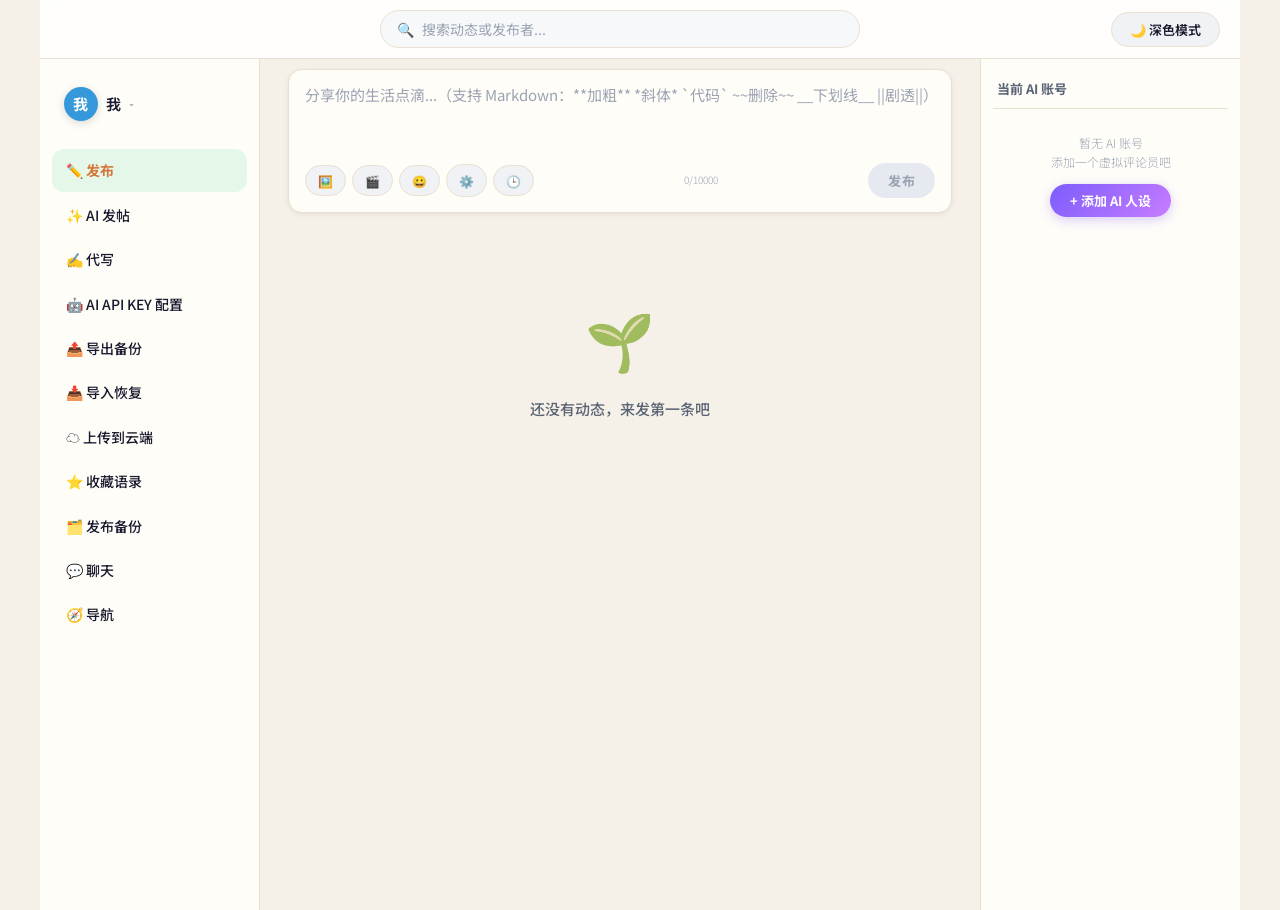
==== commit 121a8557: "增加同步失败显著提示；发布本地备份" ====
--- a/index.html
+++ b/index.html
@@ -8,23 +8,23 @@
   <meta name="description" content="分享你的生活点滴">
   <link rel="preconnect" href="https://fonts.loli.net" crossorigin>
   <link href="https://fonts.loli.net/css2?family=Noto+Sans+SC:wght@300;400;500;700&family=Noto+Serif+SC:wght@600;700&display=swap" rel="stylesheet">
-  <link rel="stylesheet" href="styles.css?v=2026052400">
+  <link rel="stylesheet" href="styles.css?v=2026091703">
   <link rel="stylesheet" href="https://cdn.jsdelivr.net/npm/katex@0.16.10/dist/katex.min.css">
-  <script src="marked.umd.js?v=2026052400"></script>
+  <script src="marked.umd.js?v=2026091703"></script>
   <script src="https://cdn.jsdelivr.net/npm/katex@0.16.10/dist/katex.min.js"></script>
   <script src="https://cdnjs.cloudflare.com/ajax/libs/jszip/3.10.1/jszip.min.js"></script>
 
-  <script src="markdown.js?v=2026052400"></script>
-  <script src="bilibili.js?v=2026052400"></script>
-  <script type="module" src="cloudflare.js?v=2026052400"></script>
-  <script src="db.js?v=2026052400"></script>
-  <script src="utils.js?v=2026052400"></script>
-  <script src="state.js?v=2026052400"></script>
-  <script src="publish.js?v=2026052400"></script>
-  <script src="render.js?v=2026052400"></script>
-  <script src="ai.js?v=2026052400"></script>
-  <script src="modal.js?v=2026052400"></script>
-  <script src="event.js?v=2026052400"></script>
+  <script src="markdown.js?v=2026091703"></script>
+  <script src="bilibili.js?v=2026091703"></script>
+  <script type="module" src="cloudflare.js?v=2026091703"></script>
+  <script src="db.js?v=2026091703"></script>
+  <script src="utils.js?v=2026091703"></script>
+  <script src="state.js?v=2026091703"></script>
+  <script src="publish.js?v=2026091703"></script>
+  <script src="render.js?v=2026091703"></script>
+  <script src="ai.js?v=2026091703"></script>
+  <script src="modal.js?v=2026091703"></script>
+  <script src="event.js?v=2026091703"></script>
 
 </head>
 
@@ -58,6 +58,7 @@
         <div class="sidebar-nav-item" data-action="import">📥 导入恢复</div>
         <div class="sidebar-nav-item" data-action="upload-cloud">☁️ 上传到云端</div>
         <div class="sidebar-nav-item" data-action="saved-quotes">⭐ 收藏语录</div>
+        <div class="sidebar-nav-item" data-action="publish-backups">🗂️ 发布备份</div>
         <div class="sidebar-nav-item" data-action="chat">💬 聊天</div>
         <div class="sidebar-nav-item" data-action="navigate">🧭 导航</div>
       </nav>
@@ -88,6 +89,7 @@
             <div class="settings-dropdown-item" data-action="import">📥 导入恢复</div>
             <div class="settings-dropdown-item" data-action="upload-cloud">☁️ 上传到云端</div>
             <div class="settings-dropdown-item" data-action="saved-quotes">⭐ 收藏语录</div>
+            <div class="settings-dropdown-item" data-action="publish-backups">🗂️ 发布备份</div>
             <div class="settings-dropdown-item" data-action="chat">💬 聊天</div>
             <div class="settings-dropdown-item" data-action="navigate">🧭 导航</div>
             
@@ -179,10 +181,10 @@
       <button id="imageModalClose"
         style="position:absolute; top:20px; right:30px; font-size:30px; background:none; border:none; color:#fff; cursor:pointer;">✕</button>
       <button id="imageModalPrev"
-        style="position:absolute; left:20px; font-size:30px; background:none; border:none; color:#fff; cursor:pointer;">◀</button>
+        style="position:absolute; left:20px; bottom:20px; width:44px; height:44px; background:rgba(0,0,0,.45); border:none; border-radius:50%; color:#fff; cursor:pointer;"><span style="position:absolute; left:50%; top:50%; transform:translate(-50%,-50%); display:flex; align-items:center; justify-content:center;"><svg viewBox="0 0 24 24" width="22" height="22" fill="none" stroke="currentColor" stroke-width="2.4" stroke-linecap="round" stroke-linejoin="round" style="display:block;"><path d="M15 18l-6-6 6-6"/></svg></span></button>
       <img id="imageModalImg" src="" style="max-width:90%; max-height:85vh; object-fit:contain; border-radius:4px;">
       <button id="imageModalNext"
-        style="position:absolute; right:20px; font-size:30px; background:none; border:none; color:#fff; cursor:pointer;">▶</button>
+        style="position:absolute; right:20px; bottom:20px; width:44px; height:44px; background:rgba(0,0,0,.45); border:none; border-radius:50%; color:#fff; cursor:pointer;"><span style="position:absolute; left:50%; top:50%; transform:translate(-50%,-50%); display:flex; align-items:center; justify-content:center;"><svg viewBox="0 0 24 24" width="22" height="22" fill="none" stroke="currentColor" stroke-width="2.4" stroke-linecap="round" stroke-linejoin="round" style="display:block;"><path d="M9 18l6-6-6-6"/></svg></span></button>
       <span id="imageModalCounter"
         style="position:absolute; bottom:30px; color:#fff; font-size:14px; background:rgba(0,0,0,0.5); padding:2px 12px; border-radius:10px;"></span>
     </div>
--- a/styles.css
+++ b/styles.css
@@ -526,6 +526,20 @@
     box-shadow: 0 0 0 3px var(--input-focus);
 }
 
+.publish-area.drag-over {
+    outline: 3px dashed var(--accent);
+    outline-offset: -6px;
+    background: var(--accent-light);
+    border-radius: var(--radius);
+    transition: none;
+}
+.publish-area.drag-over textarea {
+    pointer-events: none;
+}
+.publish-area.drag-over .publish-toolbar {
+    pointer-events: none;
+    opacity: 0.5;
+}
 .publish-area {
     background: var(--card-bg);
     margin: 12px 12px;
@@ -976,8 +990,12 @@
 }
 .post-text p,
 .comment-content p {
-    margin: 0;
+    margin: 0 0 14px 0;
     white-space: normal;
+}
+.post-text p:last-child,
+.comment-content p:last-child {
+    margin-bottom: 0;
 }
 
 .post-images-grid {
@@ -1072,13 +1090,181 @@
     margin-top: 8px;
     border-radius: 4px;
     overflow: hidden;
-    background: #000;
+    background: transparent;
+    display: flex;
+    justify-content: center;
 }
 
 .post-video-wrapper video {
-    width: 100%;
+    max-width: 100%;
     max-height: 340px;
     display: block;
+    border-radius: 8px;
+}
+
+/* 媒体上传失败提示 + 重传按钮 */
+.post-upload-warn {
+    display: flex;
+    align-items: center;
+    gap: 8px;
+    margin-top: 8px;
+    padding: 6px 10px;
+    border-radius: 8px;
+    background: rgba(255, 193, 7, 0.12);
+    border: 1px solid rgba(255, 193, 7, 0.45);
+    color: #b8860b;
+    font-size: 12px;
+    width: fit-content;
+}
+.post-upload-warn button {
+    padding: 3px 10px;
+    font-size: 12px;
+    border-radius: 12px;
+    border: none;
+    background: var(--accent, #7c5cfc);
+    color: #fff;
+    cursor: pointer;
+    font-weight: 600;
+}
+.post-upload-warn button:disabled {
+    opacity: .6;
+    cursor: default;
+}
+.dark-mode .post-upload-warn {
+    color: #ffd166;
+}
+
+/* ═══ Live 动图卡片（封面照 + 有声短片，点按播放）═══ */
+.live-media {
+    position: relative;
+    margin-top: 8px;
+    max-width: 260px;
+    border-radius: 8px;
+    overflow: hidden;
+    cursor: pointer;
+    background: var(--input-bg);
+    line-height: 0;
+}
+.live-media .post-image-wrapper {
+    border-radius: 8px;
+    background: transparent;
+}
+.live-media .post-image-wrapper img {
+    width: 100%;
+    height: auto;
+    max-height: 400px;
+    object-fit: contain;
+    display: block;
+}
+.live-badge {
+    position: absolute;
+    left: 8px;
+    bottom: 8px;
+    background: rgba(0, 0, 0, 0.55);
+    color: #fff;
+    font-size: 10px;
+    font-weight: 700;
+    letter-spacing: 1px;
+    padding: 2px 7px;
+    border-radius: 8px;
+    pointer-events: none;
+    backdrop-filter: blur(2px);
+}
+/* 封面角落的播放按钮：点击播放；视频放完自动回到封面，可再次点击播放 */
+.live-replay-btn {
+    position: absolute;
+    right: 8px;
+    bottom: 8px;
+    width: 32px;
+    height: 32px;
+    border-radius: 50%;
+    background: linear-gradient(135deg, #7c5cfc, #c77dff);
+    color: #fff;
+    font-size: 13px;
+    display: flex;
+    align-items: center;
+    justify-content: center;
+    padding-left: 3px;
+    box-shadow: 0 3px 10px rgba(0, 0, 0, 0.35);
+    pointer-events: none;
+    z-index: 3;
+    transition: transform .15s;
+}
+.live-media:hover .live-replay-btn {
+    transform: scale(1.12);
+}
+.live-player-wrap {
+    position: relative;
+    line-height: 0;
+}
+.live-player {
+    width: 100%;
+    max-height: 400px;
+    display: block;
+    border-radius: 8px;
+    background: #000;
+}
+.live-close {
+    position: absolute;
+    top: 8px;
+    right: 8px;
+    width: 26px;
+    height: 26px;
+    border-radius: 50%;
+    border: none;
+    cursor: pointer;
+    background: rgba(0, 0, 0, 0.55);
+    color: #fff;
+    font-size: 13px;
+    line-height: 1;
+    display: flex;
+    align-items: center;
+    justify-content: center;
+    padding: 0;
+}
+
+/* Live 封面与普通图混排（网格格内 ▶ 芯片） */
+.live-grid-cell {
+    position: relative;
+}
+.live-grid-chip {
+    position: absolute;
+    right: 5px;
+    bottom: 5px;
+    background: rgba(0, 0, 0, 0.55);
+    color: #fff;
+    font-size: 9px;
+    font-weight: 700;
+    letter-spacing: .5px;
+    padding: 1px 6px;
+    border-radius: 8px;
+    pointer-events: none;
+    backdrop-filter: blur(2px);
+    z-index: 3;
+}
+
+/* 大图预览（图片弹窗）内：Live 封面自动播放的视频 */
+#imageModal .image-modal-live-video {
+    max-width: 90vw;
+    max-height: 85vh;
+    border-radius: 4px;
+    background: #000;
+    display: block;
+    margin: auto;
+}
+
+/* 弹窗控制按钮要始终压在视频上层，否则播放时点不到上一张/下一张 */
+#imageModalClose,
+#imageModalPrev,
+#imageModalNext,
+#imageModalCounter {
+    z-index: 10;
+}
+
+/* 图片大图预览：允许触摸滑动翻页，横向手势不触发浏览器返回 */
+#imageModal {
+    touch-action: pan-y;
+    overscroll-behavior: none;
 }
 
 /* SVG 图标通用尺寸 */
@@ -1795,6 +1981,30 @@
     }
 }
 
+.toast-progress {
+    padding: 14px 22px 12px;
+    min-width: 200px;
+    text-align: center;
+}
+.toast-progress-text {
+    display: block;
+    margin-bottom: 6px;
+    font-size: 13px;
+}
+.toast-progress-track {
+    height: 4px;
+    background: rgba(255,255,255,0.15);
+    border-radius: 4px;
+    overflow: hidden;
+}
+.toast-progress-bar {
+    height: 100%;
+    width: 0%;
+    background: #5b9aff;
+    border-radius: 4px;
+    transition: width 0.3s ease;
+}
+
 /* Markdown 样式 */
 .post-text img,
 .comment-content img {
@@ -2463,6 +2673,74 @@
     background: var(--ai-gradient) !important;
     border: none !important;
     color: #fff !important;
+}
+
+/* ===== AI 评论思考过程显示 ===== */
+.comment-avatar-wrap {
+    position: relative;
+    flex-shrink: 0;
+    width: 26px;
+    height: 26px;
+}
+.thinking-dot {
+    position: absolute;
+    bottom: -1px;
+    right: -1px;
+    width: 10px;
+    height: 10px;
+    border-radius: 50%;
+    background: var(--accent);
+    border: 2px solid var(--bg);
+    cursor: pointer;
+    z-index: 1;
+    transition: transform 0.15s;
+}
+.thinking-dot:hover {
+    transform: scale(1.3);
+}
+
+.comment-thinking {
+    display: none;
+    margin-top: 6px;
+    padding: 6px 8px;
+    border: 1px solid var(--border);
+    border-radius: 6px;
+    background: var(--card-bg);
+    font-size: 11px;
+    line-height: 1.5;
+    color: var(--text-secondary);
+    white-space: pre-wrap;
+    word-break: break-word;
+    max-height: 150px;
+    overflow-y: auto;
+}
+
+.ai-comment-thinking {
+    display: none;
+    margin: 8px 0;
+    padding: 8px 12px;
+    border: 1px solid var(--border);
+    border-radius: 8px;
+    background: var(--card-bg);
+    font-size: 12px;
+    line-height: 1.6;
+    color: var(--text-secondary);
+    white-space: pre-wrap;
+    word-break: break-word;
+    max-height: 200px;
+    overflow-y: auto;
+}
+
+.thinking-badge {
+    cursor: pointer;
+    font-size: 13px;
+    margin-left: 4px;
+    opacity: 0.5;
+    transition: opacity 0.15s;
+    line-height: 1;
+}
+.thinking-badge:hover {
+    opacity: 1;
 }
 
 /* ===== 桌面三栏布局 + 顶部工具栏 ===== */
@@ -3155,4 +3433,49 @@
 @media (min-width: 501px) {
     .cb-truncated, .cb-toggle { display: none; }
     .cb-full { display: contents; }
-}+}
+
+/* ══ 云端同步状态提示条（无法同步时的显著提示） ══ */
+.sync-banner {
+    position: fixed;
+    top: 0;
+    left: 0;
+    right: 0;
+    z-index: 10001;
+    display: flex;
+    align-items: center;
+    gap: 8px;
+    padding: 8px 12px;
+    padding-top: max(8px, env(safe-area-inset-top));
+    color: #fff;
+    font-size: 13px;
+    line-height: 1.4;
+    box-shadow: 0 2px 12px rgba(0, 0, 0, .28);
+}
+
+.sync-banner.warn { background: linear-gradient(135deg, #f39c12, #e67e22); }
+.sync-banner.error { background: linear-gradient(135deg, #e74c3c, #c0392b); }
+
+.sync-banner-btn {
+    flex-shrink: 0;
+    padding: 4px 10px;
+    border: none;
+    border-radius: 8px;
+    background: rgba(255, 255, 255, .24);
+    color: #fff;
+    font-size: 12px;
+    font-weight: 600;
+    cursor: pointer;
+    font-family: inherit;
+}
+
+.sync-banner-btn:hover { background: rgba(255, 255, 255, .38); }
+
+.sync-banner-close {
+    background: transparent;
+    font-size: 14px;
+    padding: 4px 8px;
+}
+
+body.sync-banner-on .app-container { padding-top: var(--sync-banner-h, 42px); }
+body.sync-banner-on .header { top: var(--sync-banner-h, 42px); }
